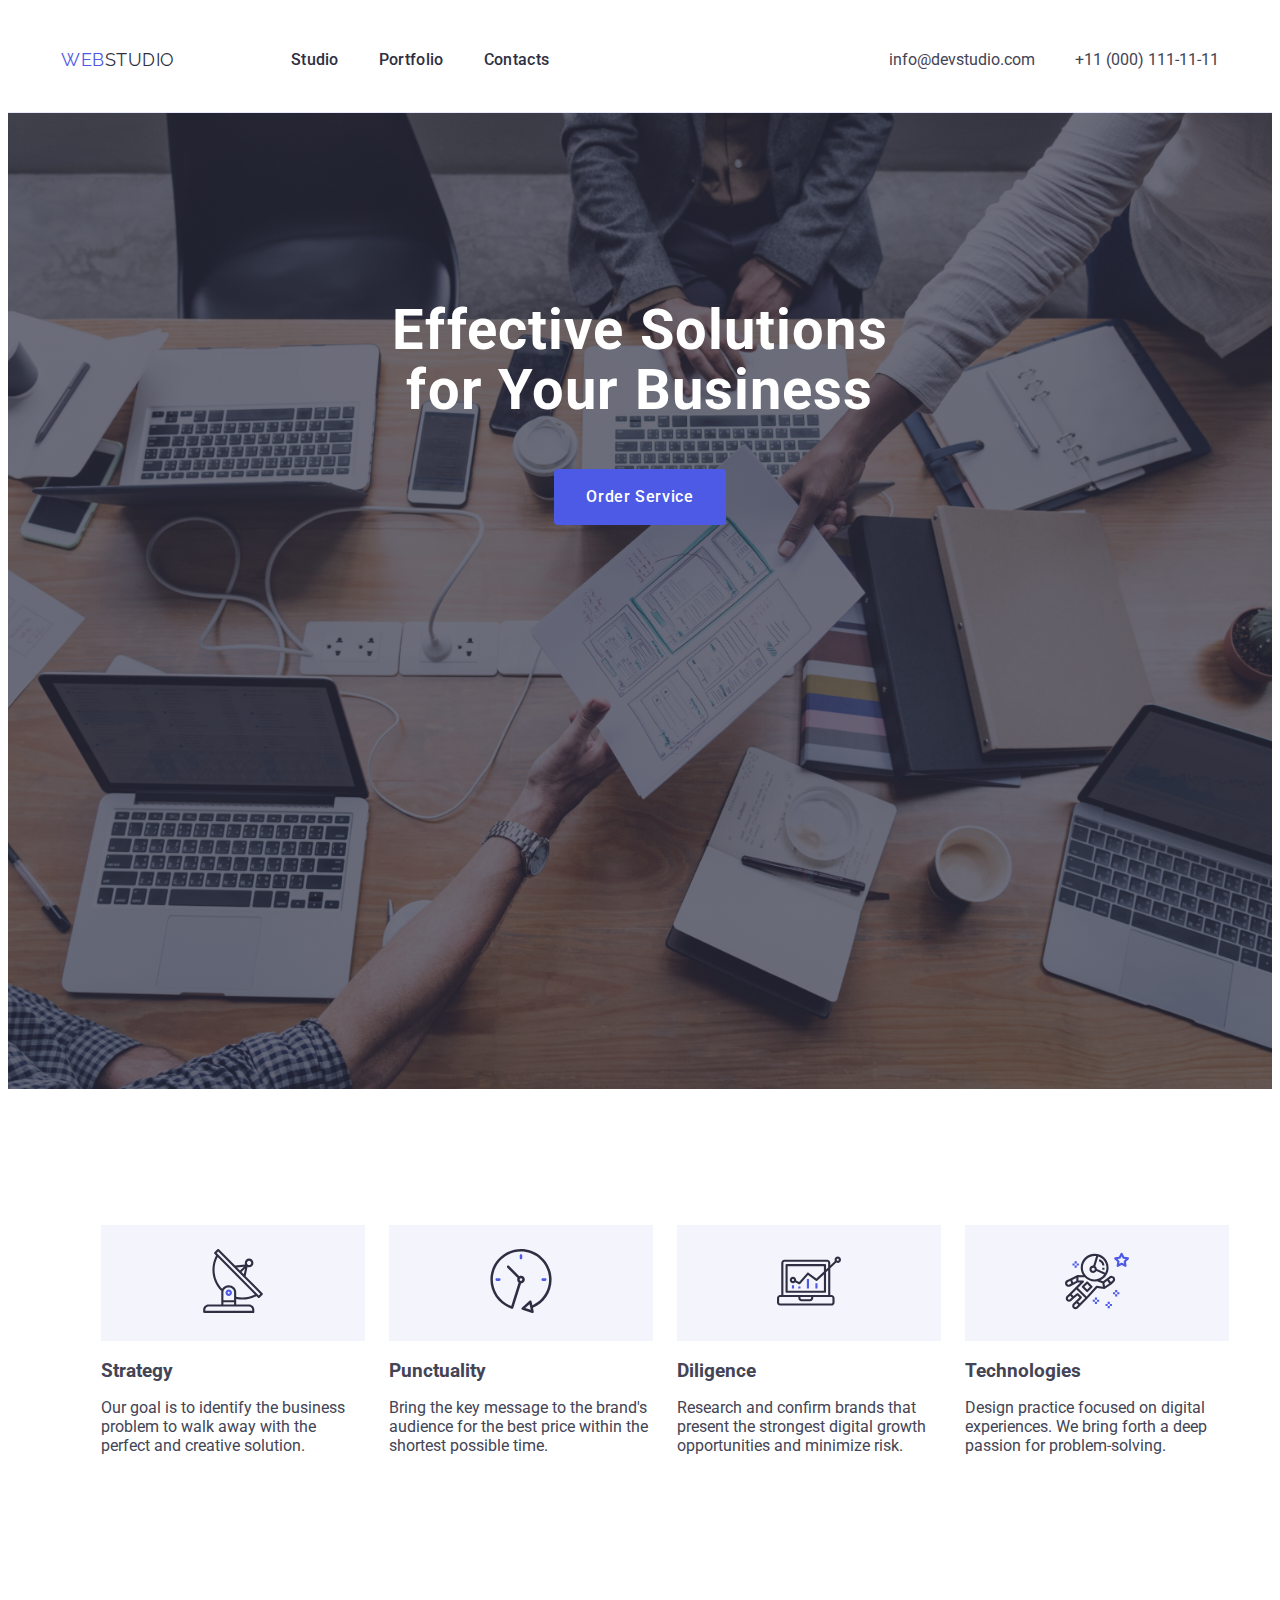
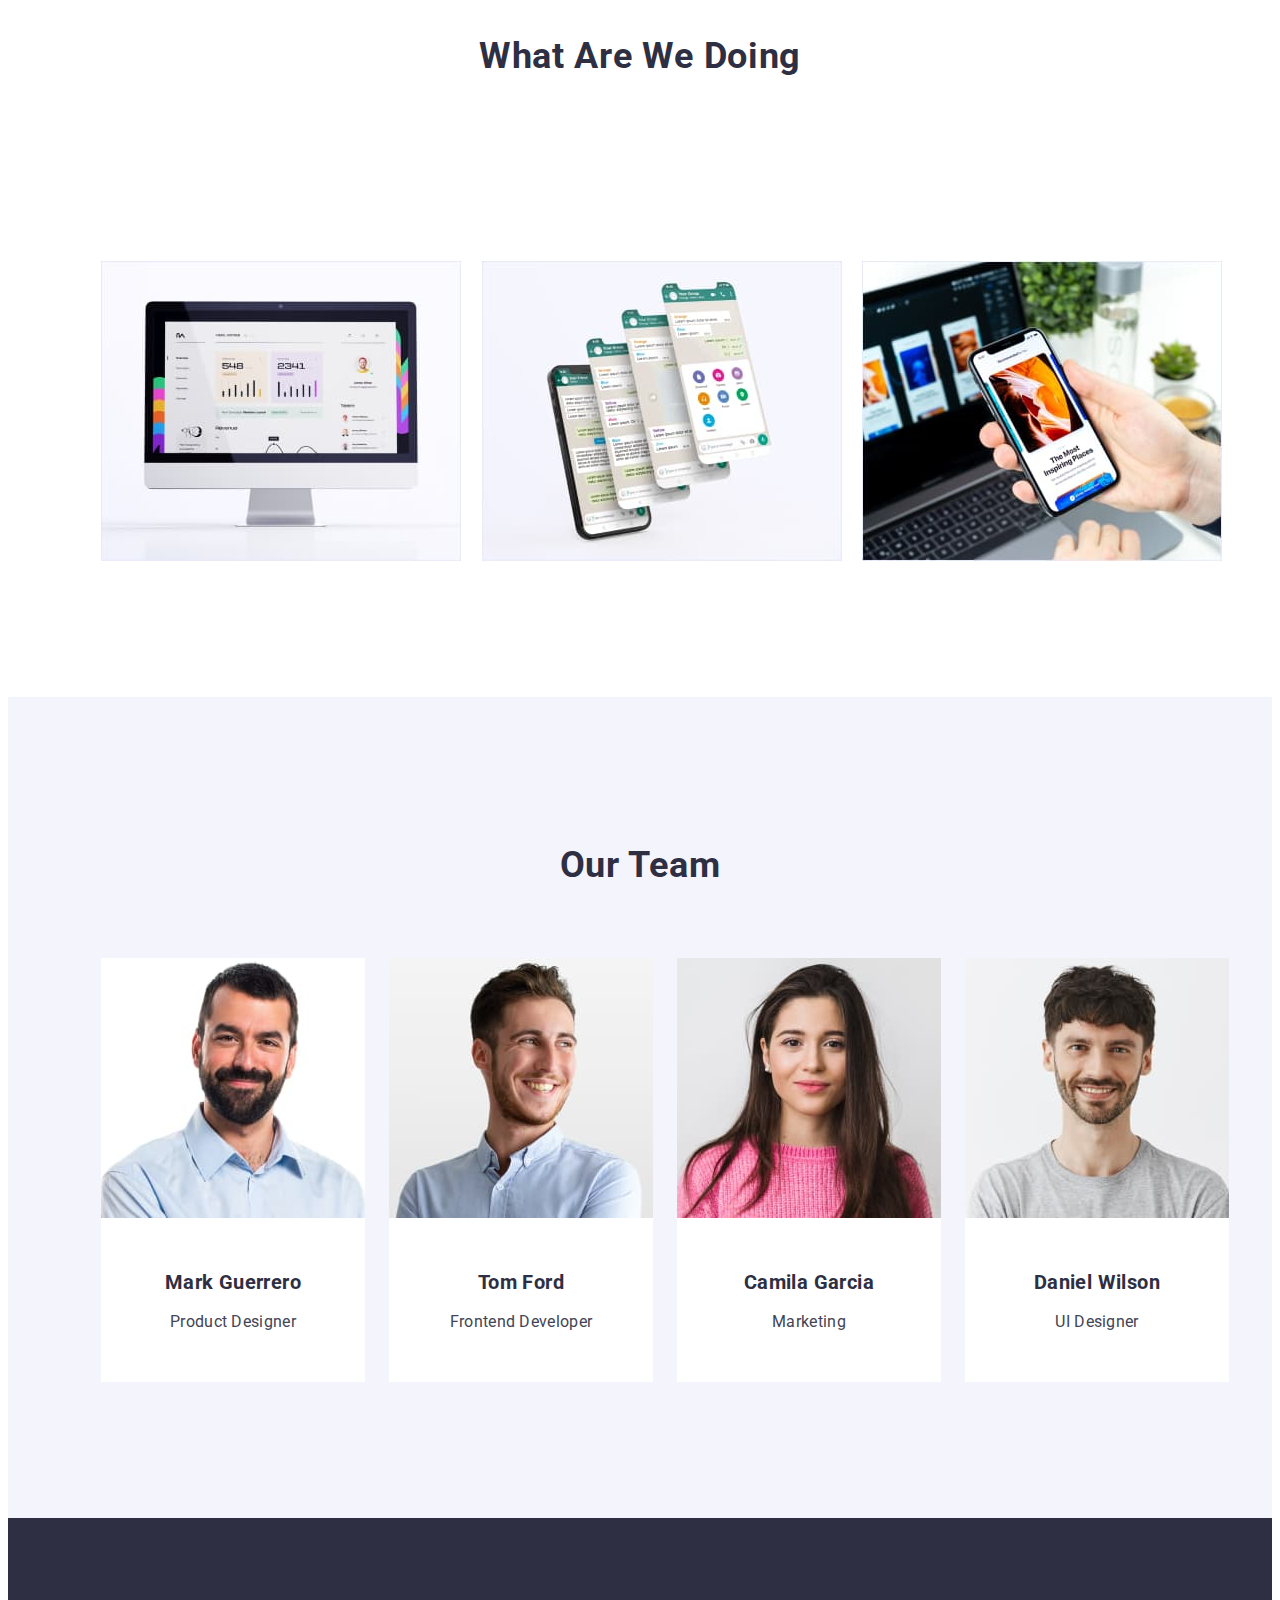
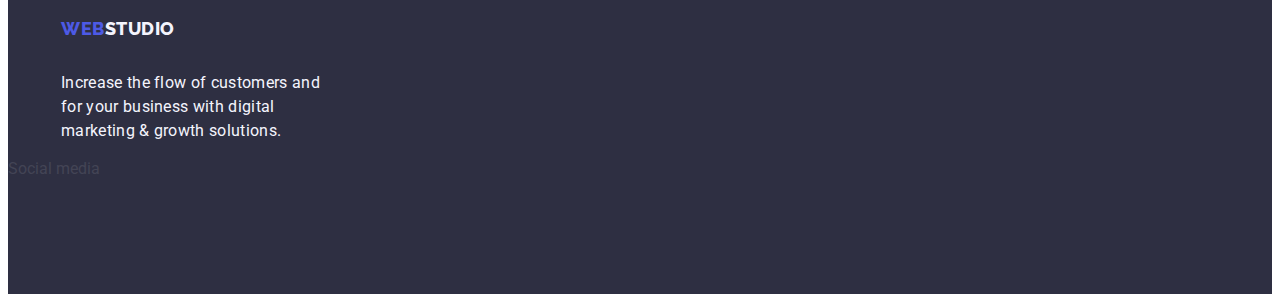
==== index.html @ 0dbaa4bb "fortepoints" ====
<!DOCTYPE html>
<html lang="en">
  <head>
    <meta charset="utf-8"/>
    <meta name="description" content="Effective Solutionsfor Your Business"/>
    
    <link rel="preconnect" href="https://fonts.googleapis.com">
    <link rel="preconnect" href="https://fonts.gstatic.com" crossorigin>
    <link href="https://fonts.googleapis.com/css2?family=Raleway:wght@700&family=Roboto:wght@400;500;700;900&display=swap" rel="stylesheet">
    <link rel="stylesheet" href="modern-normalize.min.css" />
    <link rel="stylesheet" href="./css/styles.css">
<link rel="stylesheet" href="./images/icons.svg">
  
    <title>WEBSTUDIO</title>
  </head>
  <body>
    <header class="header">
      <div class="container-nav container">
       <!--Meniul de navigare pentru alte pagini-->
       <nav class="nav-meniu">
         <a class="logo link" href="./index.html" >Web<span class="logo-span">Studio</span></a>
           <ul class="list meniu-list">
             <li><a href="./index.html" class="studio-link link">Studio</a></li>
             <li>
               <a href="./portfolio.html" class="studio-link link">Portfolio</a>
             </li>
             <li><a href="" class="studio-link link">Contacts</a></li>
           </ul>
         </nav>
         <address class="address">
          <ul class="address-list">
        <li><a class="mail link mail-link" href="mailto:info@devstudio.com">info@devstudio.com</a></li> 
        <li><a class="mail link mail-link" href="tel:+110001111111">+11 (000) 111-11-11</a></li>
      </ul>
             </address>      
           </div>
    </header>
    <main>
     
      <section class="effective-solution">
        <div class="container">
      <h1 class="effective-solution-b">Effective Solutions for Your Business</h1>
      <button class="button" type="button">Order Service</button>
    </div>

    </section>


<section class="forte-points">
<div class="container">
  <h2 class="visually-hidden">titlu</h2>
  <ul class="list-forte-points list">
   <li class="list-item"> 
    <div class="icons-color">
    <svg class="icons" width="64" height="64" viewBox="0 0 64 64">
      <use href="./images/icons.svg#icon-antenna"></use>
    </svg>
  
  </div>
    <h3 class="sii-title">Strategy</h3>
    <p class="prgf">Our goal is to identify the business problem to walk away with the perfect and creative solution.</p>
  </li>
  <li class="list-item">
    <div class="icons-color">
    <svg class="icons" width="64" height="64" viewBox="0 0 64 64">
     <use href="./images/icons.svg#icon-clock"></use>
    </svg>
  </div>
    <h3 class="sii-title">Punctuality</h3>
    <p class="prgf">Bring the key message to the brand's audience for the best price within the shortest possible time.</p>
  </li> 
  <li class="list-item">
    <div class="icons-color">
    <svg class="icons"width="64" height="64" viewBox="0 0 64 64" >
     <use href="./images/icons.svg#icon-diagram"></use>
    </svg>
  </div>
  <h3 class="sii-title">Diligence</h3>
    <p class="prgf">Research and confirm brands that present the strongest digital growth opportunities and minimize risk.</p>
  </li>  
  <li class="list-item">  
    <div class="icons-color">
    <svg class="icons" width="64" height="64" viewBox="0 0 64 64" >
  <use href="./images/icons.svg#icon-astronaut"></use>
    </svg>
  </div>
    <h3 class="sii-title">Technologies</h3>
    <p class="prgf">Design practice focused on digital experiences. We bring forth a deep passion for problem-solving.</p>
  </li> 
  </ul>
</div>
  </section>

<section class="doing">
      <!--What are we doing      -->
      <div class="container">
      <h2 class="sectioniii-title">What are we doing</h2>
      <ul class="doing-list list">
      <li class="item-doing-list">
        <img src="./images/monitor.jpg" alt="monitor" width="360"/>
    </li>
      <li class="item-doing-list">
        <img src="./images/phone.jpg" alt="phone" width="360"/>
      </li>
        <li class="item-doing-list"> 
          <img src="./images/devices.jpg" alt="devices" width="360"/>
        </li>
        </ul>
      </div>
    </section>

    <section class="section-four">
      <!--Our Team-->
      <div class="container">
      <h2 class="section-four-title">Our Team</h2>
      
      <ul class="section-four-list list">
<li class="listli">
      <img src="./images/mark.jpg" alt="Mark Guerrero" width="264"/>
      <div class="container-list">
      <h3 class="team-member-name">Mark Guerrero</h3>
      <p class="team-member-function">Product Designer</p>
    </div>
    </li>
    <li class="listli ">
      <img src="./images/TomFord.jpg" alt="Tom Ford" width="264"/>
      <div class="container-list">
      <h3 class="team-member-name">Tom Ford</h3>
      <p class="team-member-function">Frontend Developer</p>
    </div>
    </li>
    <li class="listli">
      <img src="./images/CamilaGarcia.jpg" alt="Camila Garcia" width="264"/>
      <div class="container-list">
      <h3 class="team-member-name">Camila Garcia</h3>
      <p class="team-member-function">Marketing</p>
    </div>
    </li>
      <li class="listli">
      <img src="./images/DanielWilson.jpg" alt="Daniel Wilson" width="264"/>
      <div class="container-list">
      <h3 class="team-member-name">Daniel Wilson</h3>
      <p class="team-member-function">UI Designer</p>
    </div>
    </li>
  </ul>
</div>
    </section>
  </main>
   <!--subsol--> 
   
    <footer class="footer">
      <div class="container">
     <a class="logofooter link" href="./index.html">Web<span class="spanfooter">Studio</span></a>
     <p class="p-footer">Increase the flow of customers and <br/> for your business with digital <br/>marketing & growth solutions.</p>
    </div>

    <div>
<p>
  Social media
</p>

    </div>
    </footer>
 
</body>
</html>
---- css/styles.css ----
:root{
    --brand-color: E5E5E5;
 --text-font-family: 'Roboto', sans-serif;
 --background-color-container: #e7e9fc;
 --button-background-color: #4D5AE5;
 --grey: rgba(46, 47, 66, 0.70);

}

.header{
    border-bottom: 1px solid #e7e9fc;

}
.container-nav{
    display: flex;
    justify-content: space-between;
    width: 1158px;
}
.container{
    width: 1158px;    
    margin: 0 auto;
    padding: 0 15px;
}

.logo {
    font-family: 'Raleway', sans-serif;
    font-style: normal;
    font-weight: 800px;
    font-size: 18px;
    line-height: 1.17em;
    letter-spacing: 0.03em;
    text-transform: uppercase;
    text-decoration: none;
    color: #4d5ae5;
    margin-right: 76px;
}

.link{
    text-decoration: none;
}

.logo-span{
    color: #2e2f42;
}

.logofooter{
    display: inline-block;
    font-family: 'Raleway', sans-serif;
    font-weight: 800;
    font-size: 18px;
    line-height: 1.17;
    letter-spacing: 0.03em;
    text-transform: uppercase;
    color: #4d5ae5;
    margin-right: 76px;

}

.logofooter{
    display: inline-block;
    margin-bottom: 16px;

}
.item{
    width: calc((100% - 48px) / 3);
   }

.list{
    list-style: none;
}

.studio-link {
    font-weight: 500;
    font-size: 16px;
    line-height: 1.5;
    letter-spacing: 0.02em;
    color: #2e2f42;
    padding: 24px 0;
}
.studio-link:hover {
    color: #404bbf; 
}

.studio-link:focus {
    color: #404bbf; 
}


.nav-meniu{
    display: flex;
    align-items: center;

}

.meniu-list {
    display: flex;
    gap: 40px;
    align-items: center;
}

.address{
    font-style: normal;
    gap: 40px;
}

.address-list {
    display: flex;
    gap: 40px;
    list-style-type: none;
}

.mail-link{
    padding: 24px 0;
  display: inline-block;
}
.mail{
    line-height: 1.5em;
    font-size: 16px;
    font-weight: 500px;
   color: #434455;

}


.mail:hover {
    color: #404bbf;
}
.mail:focus {
    color: #404bbf;
}


.meniu { list-style: none;
}


.effective-solution{
   background: linear-gradient(
    var(--grey, rgba(46, 47, 66, 0.70)), 
    var(--grey, rgba(46, 47, 66, 0.70))), 
    url("../images/effectivesolutionforyourbusiness.jpg");
background-repeat: no-repeat;
background-position: 50% 50%;
background-size: cover;
background-attachment: scroll;
padding: 188px 0;
text-align: center;
height: 600px;
flex-shrink: 0;
margin: 0 auto;
}

.effective-solution-b{
    font-size: 56px;
    line-height: 1.07;
    letter-spacing: 0.02em;
    color: #ffffff;
    max-width: 496px;
    margin: 0 auto;
    margin-bottom: 48px;

}
.team-member-function {
    font-size: 16px;
    line-height: 1.5em;
    color: #434455;
    letter-spacing: 0.02em;
    text-align: center;
  }

.list-item {
    flex-basis: calc((100% - 3 * 24px) / 4)
}

.icons{
    margin: 24px 100px;
    border-radius: 4px;
    background-color: #F4F4FD;
}

.icons-color {
    background-color: #F4F4FD;   
}
.sectioniii-title{
    font-size: 36px;
    line-height: 1.11;
    text-align: center;
    letter-spacing: 0.02em;
    text-transform: capitalize;
    color: #2e2f42;
    margin-bottom: 72px;
}

.section-four{
    background-color: #F4F4FD;
    padding: 120px 0;
}
.section-four-title{    
    font-size: 36px;
    line-height: 1.11em;
    text-align: center;
    letter-spacing: 0.02em;
    text-transform: capitalize;
    color: #2e2f42;
    margin-bottom: 72px;

}

.section-four-list{
    display: flex;
    gap: 24px;
}

.listli{
    width: calc((100% - 72px) / 4);
    width: 100%;
    border-radius: 0px 0px 4px 4px;
}

.container-list {
    padding: 32px 0;
    background-color: #ffffff;

}




.filter{
    display: flex;
    justify-content: center;
    gap: 24px;
    margin-bottom: 72px;
}

.filter:hover {
    color: #404BBF;
}
body{
    font-family: var(--text-font-family);
    color: #434455; 
    background-color: #FFFFFFFF;
}
    .button {
    cursor: pointer;
    background-color: var(--button-background-color,#4D5AE5) ;
    font-family: "Roboto", sans-serif;
    font-weight: 500;
    font-size: 16px;
    line-height: 1.5em;
    letter-spacing: 0.04em;
    color: #ffffff;
    display: block;
    min-width: 169px;
    height: 56px;
    padding: 16px 32px;
    border: none;
    border-radius: 4px;
    margin: auto;
}

.button:hover {
    background-color: #404bbf;

}

.button:focus {
    background-color: #404bbf 
}

.team-member-name {
    letter-spacing: 0.02em;
    font-weight: 500px;
    font-size: 20px;
    line-height: 1.2em;
    color: #2e2f42;
    margin-bottom: 8px;
    text-align: center;
    margin-bottom: 8px;
  }

.button-filter {cursor: pointer;
    background-color: #F4F4FD;
    font-family: "Roboto", sans-serif;
    font-weight: 500;
    font-size: 16px;
    line-height: 1.5;
    letter-spacing: 0.04em;
    color: #4d5ae5;
    padding: 12px 24px;
    border: 1px solid var(--background-color-container, #e7e9fc);
    border-radius: 4px;
}
.button-filter:hover {
    color: #FFFFFFFF;
    background-color: #404BBF;
    border: 1px solid transparent;
}

.button-filter:focus {
    color: #FFFFFFFF;
    background-color: #404BBF;
    border: 1px solid transparent;
}


.portfolio-list{
    font-weight: 500px;
    font-size: 20px;
    line-height: 1.2em;
    letter-spacing: 0.02em;
    margin-bottom: 8px;
    color: #2e2f42;
}

.portfolio-text {
    color: #434455;
}

.card-content {
padding: 32px 16px;
border: 1px solid #e7e9fc;
border-top: none;


}

.footer .spanfooter{
    color: #F4F4FD;
}
.footer{
    background-color: #2e2f42;
    padding: 100px 0;
}

.p-footer{
    line-height: 1.5;
    color: #F4F4FD;
    letter-spacing: 0.02em;
}


.section{
    padding-top: 94px; 
    padding-bottom: 94px; 
}

.portfolio-section{
    padding: 96px 0 120px 0;

}
.visually-hidden {
    position: absolute;
    width: 1px;
    height: 1px;
    margin: -1px;
    border: 0;
    padding: 0;
  
    white-space: nowrap;
    clip-path: inset(100%);
    clip: rect(0 0 0 0);
    overflow: hidden;
}

.portfolio-ul{
    display: flex;
    flex-wrap: wrap;
    justify-content: center;
    flex-direction: row;
    align-items: flex-start;
    row-gap: 48px;
    column-gap: 24px;
    flex-shrink: 0;
    padding-bottom: 120px;
}


.forte-points {
 padding: 120px 0;
 
}

.list-forte-points {
    display: flex;
gap: 24px;

}

.doing {
    padding-bottom: 120px;
}

.doing-list{
    display: flex;
    gap: 24px;
}

.sii-title{
    margin-bottom: 8px;
}

.item-doing-list{
    padding-top: 112px;
    padding-bottom: 0;
    width: calc((100% - 48px) / 3);
}

img {
    display: block;
}
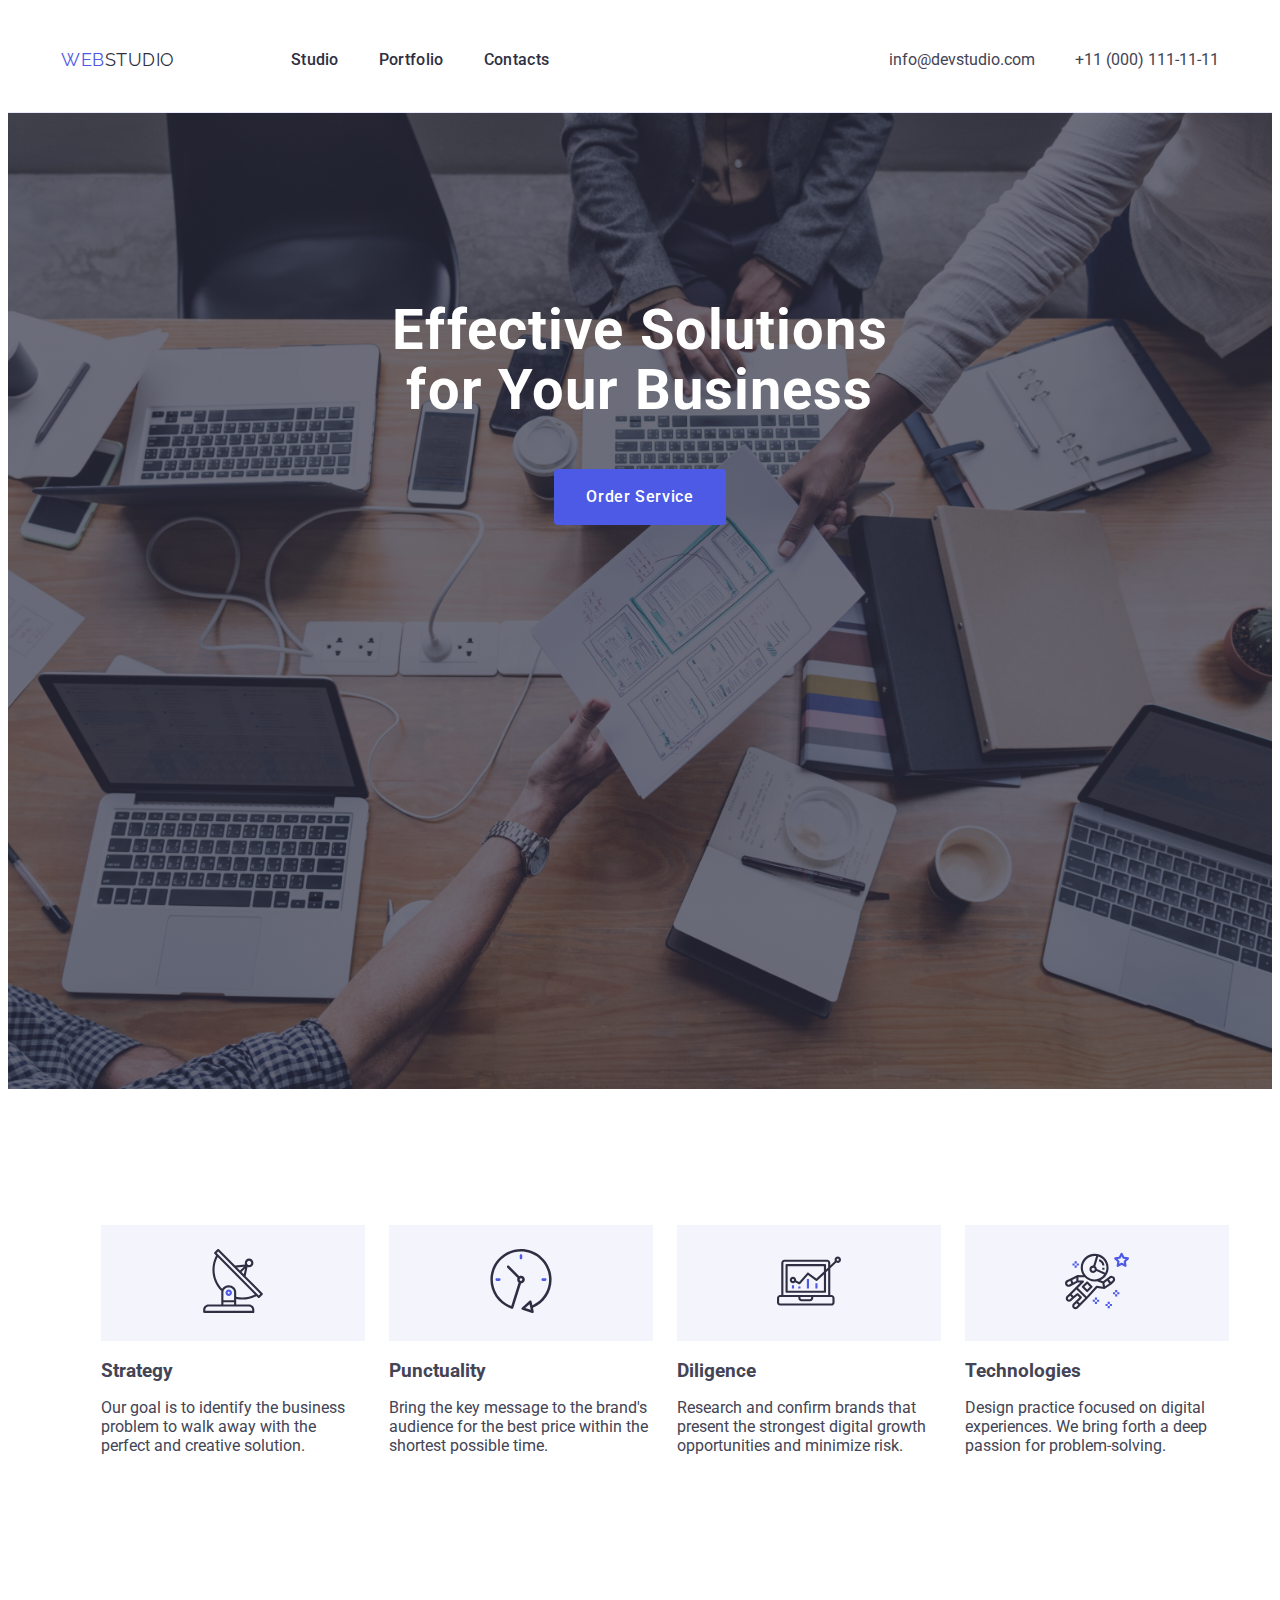
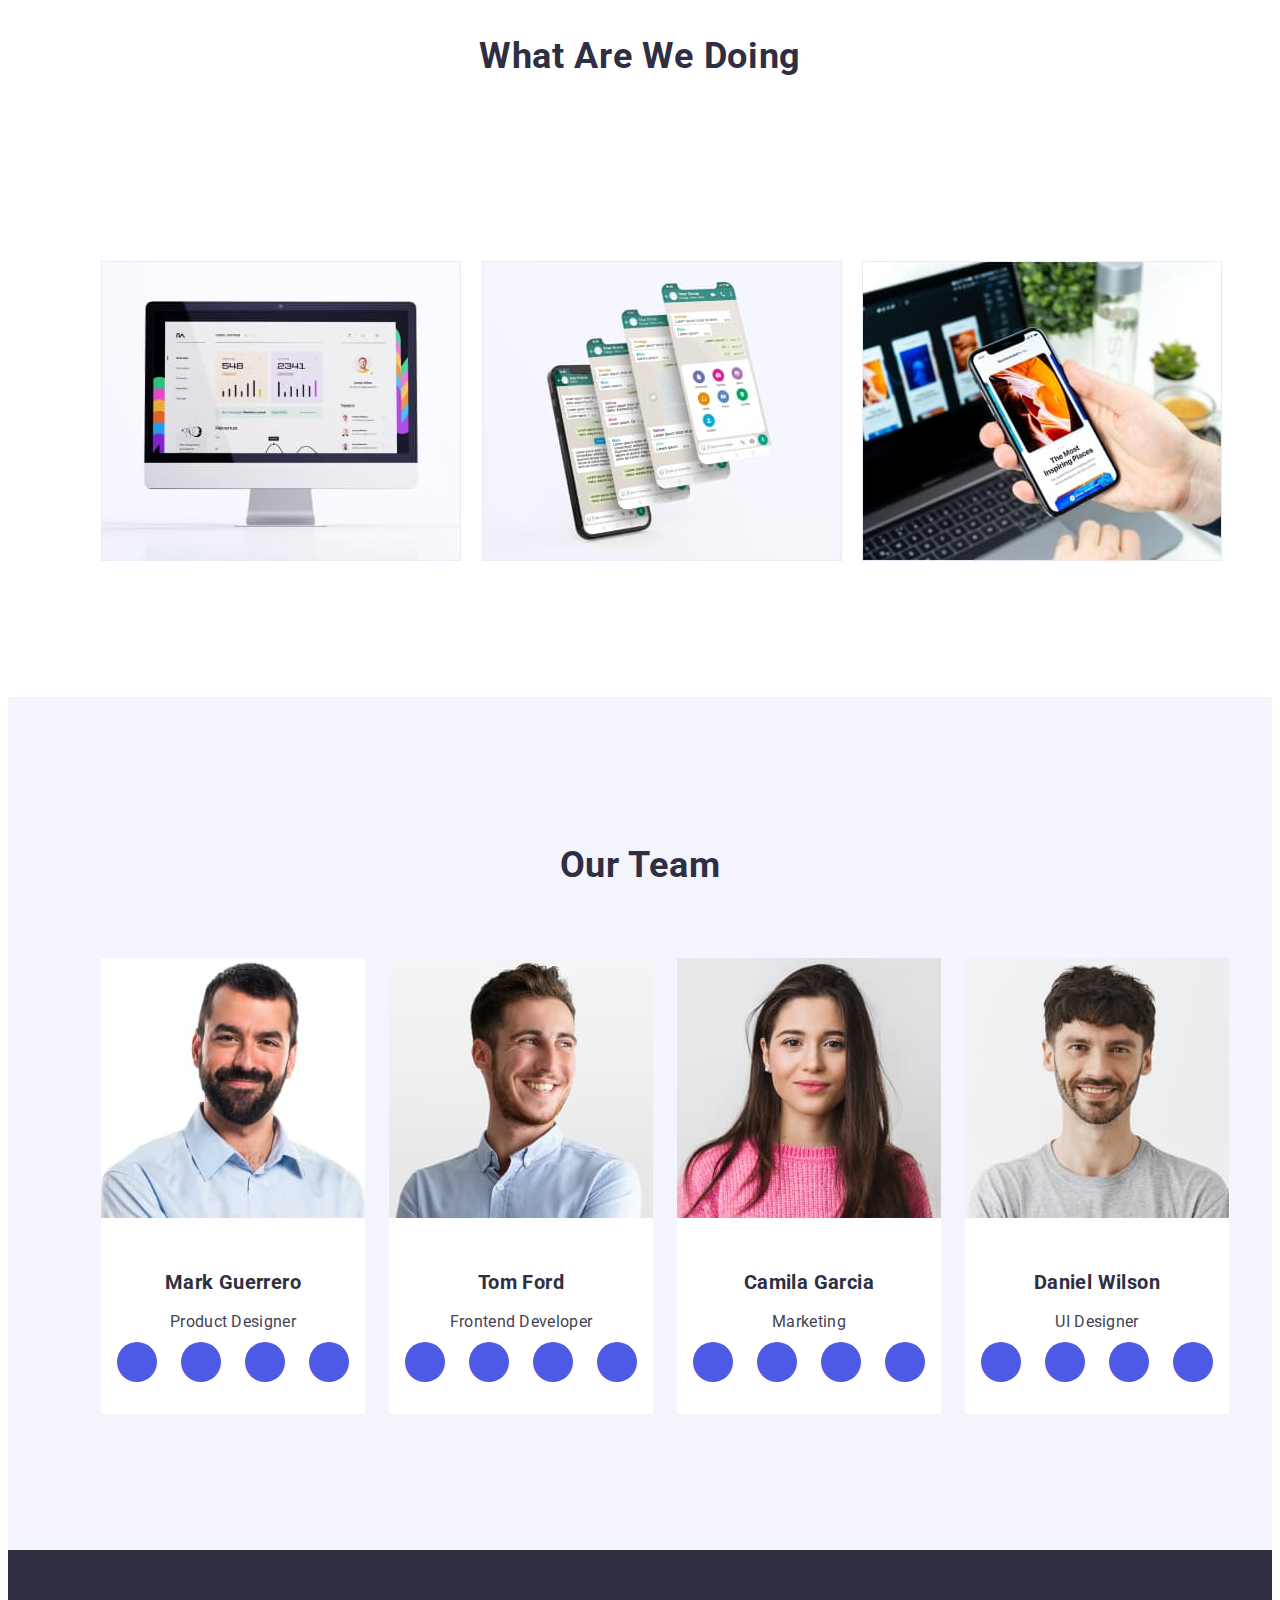
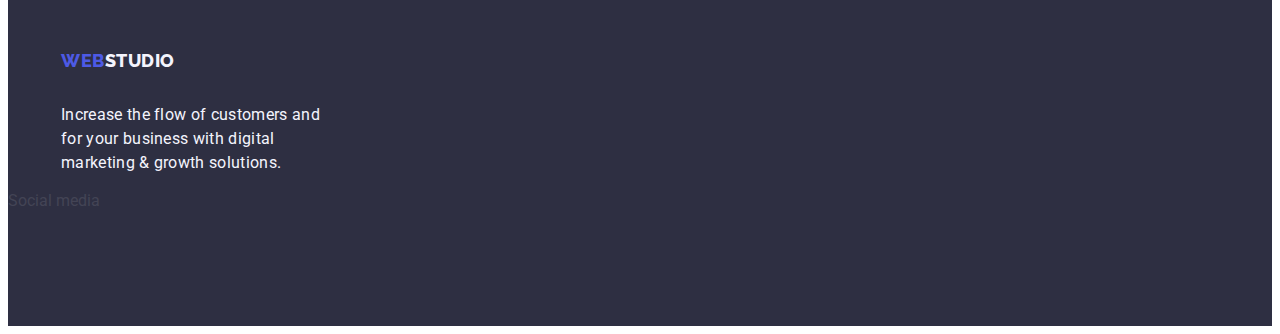
==== commit c051d063: "ourteam" ====
--- a/index.html
+++ b/index.html
@@ -71,7 +71,7 @@
   </li> 
   <li class="list-item">
     <div class="icons-color">
-    <svg class="icons"width="64" height="64" viewBox="0 0 64 64" >
+    <svg class="icons" width="64" height="64" viewBox="0 0 64 64" >
      <use href="./images/icons.svg#icon-diagram"></use>
     </svg>
   </div>
@@ -120,13 +120,76 @@
       <div class="container-list">
       <h3 class="team-member-name">Mark Guerrero</h3>
       <p class="team-member-function">Product Designer</p>
-    </div>
+  <ul class="socialmediasvg list">
+    <li class="socialmediaiconsli">
+        <a href="" class="socialmedialink">
+<svg class="iconssocialmedia" width="16" height="16" viewBox="0 0 16 16">
+  <use href="./images/icons.svg#icon-instagram"> </use>
+</svg>
+        </a>
+      </li>
+      <li class="socialmediaiconsli">
+        <a href="" class="socialmedialink">
+<svg class="iconssocialmedia" width="16" height="16" viewBox="0 0 16 16">
+  <use href="./images/icons.svg#icon-twitter"> </use>
+</svg>
+        </a>
+      </li>
+      <li class="socialmediaiconsli">
+        <a href="" class="socialmedialink">
+<svg class="iconssocialmedia" width="16" height="16" viewBox="0 0 16 16">
+  <use href="./images/icons.svg#icon-facebook"> </use>
+</svg>
+        </a>
+      </li>
+      <li class="socialmediaiconsli">
+        <a href="" class="socialmedialink">
+<svg class="iconssocialmedia" width="16" height="16" viewBox="0 0 16 16">
+  <use href="./images/icons.svg#icon-linkedin"> </use>
+</svg>
+        </a>
+      </li>
+      </ul>
+    
+    
+    </div>
+    
     </li>
     <li class="listli ">
       <img src="./images/TomFord.jpg" alt="Tom Ford" width="264"/>
       <div class="container-list">
       <h3 class="team-member-name">Tom Ford</h3>
       <p class="team-member-function">Frontend Developer</p>
+      <ul class="socialmediasvg list">
+        <li class="socialmediaiconsli">
+            <a href="" class="socialmedialink">
+    <svg class="iconssocialmedia" width="16" height="16" viewBox="0 0 16 16">
+      <use href="./images/icons.svg#icon-instagram"> </use>
+    </svg>
+            </a>
+          </li>
+          <li class="socialmediaiconsli">
+            <a href="" class="socialmedialink">
+    <svg class="iconssocialmedia" width="16" height="16" viewBox="0 0 16 16">
+      <use href="./images/icons.svg#icon-twitter"> </use>
+    </svg>
+            </a>
+          </li>
+          <li class="socialmediaiconsli">
+            <a href="" class="socialmedialink">
+    <svg class="iconssocialmedia" width="16" height="16" viewBox="0 0 16 16">
+      <use href="./images/icons.svg#icon-facebook"> </use>
+    </svg>
+            </a>
+          </li>
+          <li class="socialmediaiconsli">
+            <a href="" class="socialmedialink">
+    <svg class="iconssocialmedia" width="16" height="16" viewBox="0 0 16 16">
+      <use href="./images/icons.svg#icon-linkedin"> </use>
+    </svg>
+            </a>
+          </li>
+          </ul>
     </div>
     </li>
     <li class="listli">
@@ -134,6 +197,36 @@
       <div class="container-list">
       <h3 class="team-member-name">Camila Garcia</h3>
       <p class="team-member-function">Marketing</p>
+      <ul class="socialmediasvg list">
+        <li class="socialmediaiconsli">
+            <a href="" class="socialmedialink">
+    <svg class="iconssocialmedia" width="16" height="16" viewBox="0 0 16 16">
+      <use href="./images/icons.svg#icon-instagram"> </use>
+    </svg>
+            </a>
+          </li>
+          <li class="socialmediaiconsli">
+            <a href="" class="socialmedialink">
+    <svg class="iconssocialmedia" width="16" height="16" viewBox="0 0 16 16">
+      <use href="./images/icons.svg#icon-twitter"> </use>
+    </svg>
+            </a>
+          </li>
+          <li class="socialmediaiconsli">
+            <a href="" class="socialmedialink">
+    <svg class="iconssocialmedia" width="16" height="16" viewBox="0 0 16 16">
+      <use href="./images/icons.svg#icon-facebook"> </use>
+    </svg>
+            </a>
+          </li>
+          <li class="socialmediaiconsli">
+            <a href="" class="socialmedialink">
+    <svg class="iconssocialmedia" width="16" height="16" viewBox="0 0 16 16">
+      <use href="./images/icons.svg#icon-linkedin"> </use>
+    </svg>
+            </a>
+          </li>
+          </ul>
     </div>
     </li>
       <li class="listli">
@@ -141,6 +234,36 @@
       <div class="container-list">
       <h3 class="team-member-name">Daniel Wilson</h3>
       <p class="team-member-function">UI Designer</p>
+      <ul class="socialmediasvg list">
+        <li class="socialmediaiconsli">
+            <a href="" class="socialmedialink">
+    <svg class="iconssocialmedia" width="16" height="16" viewBox="0 0 16 16">
+      <use href="./images/icons.svg#icon-instagram"> </use>
+    </svg>
+            </a>
+          </li>
+          <li class="socialmediaiconsli">
+            <a href="" class="socialmedialink">
+    <svg class="iconssocialmedia" width="16" height="16" viewBox="0 0 16 16">
+      <use href="./images/icons.svg#icon-twitter"> </use>
+    </svg>
+            </a>
+          </li>
+          <li class="socialmediaiconsli">
+            <a href="" class="socialmedialink">
+    <svg class="iconssocialmedia" width="16" height="16" viewBox="0 0 16 16">
+      <use href="./images/icons.svg#icon-facebook"> </use>
+    </svg>
+            </a>
+          </li>
+          <li class="socialmediaiconsli">
+            <a href="" class="socialmedialink">
+    <svg class="iconssocialmedia" width="16" height="16" viewBox="0 0 16 16">
+      <use href="./images/icons.svg#icon-linkedin"> </use>
+    </svg>
+            </a>
+          </li>
+          </ul>
     </div>
     </li>
   </ul>
--- a/css/styles.css
+++ b/css/styles.css
@@ -167,10 +167,40 @@
     color: #434455;
     letter-spacing: 0.02em;
     text-align: center;
+    margin-bottom: 8px;
   }
+
 
 .list-item {
     flex-basis: calc((100% - 3 * 24px) / 4)
+}
+
+.socialmediasvg {
+    display: flex;
+  justify-content: center;
+  gap: 24px;
+  padding-left: 0;
+}
+
+.socialmediaiconsli {
+    width: 40px;
+height: 40px;
+}
+.socialmedialink {
+    width: 100%;
+  height: 100%;
+  background-color: #4d5ae5;
+  border-radius: 50%;
+  display: flex;
+  align-items: center;
+  justify-content: center;
+}
+.socialmedialink:hover,
+.socialmedialink:focus {
+  background-color: #404bbf;
+}
+.iconssocialmedia {
+    fill: #f4f4fd;
 }
 
 .icons{
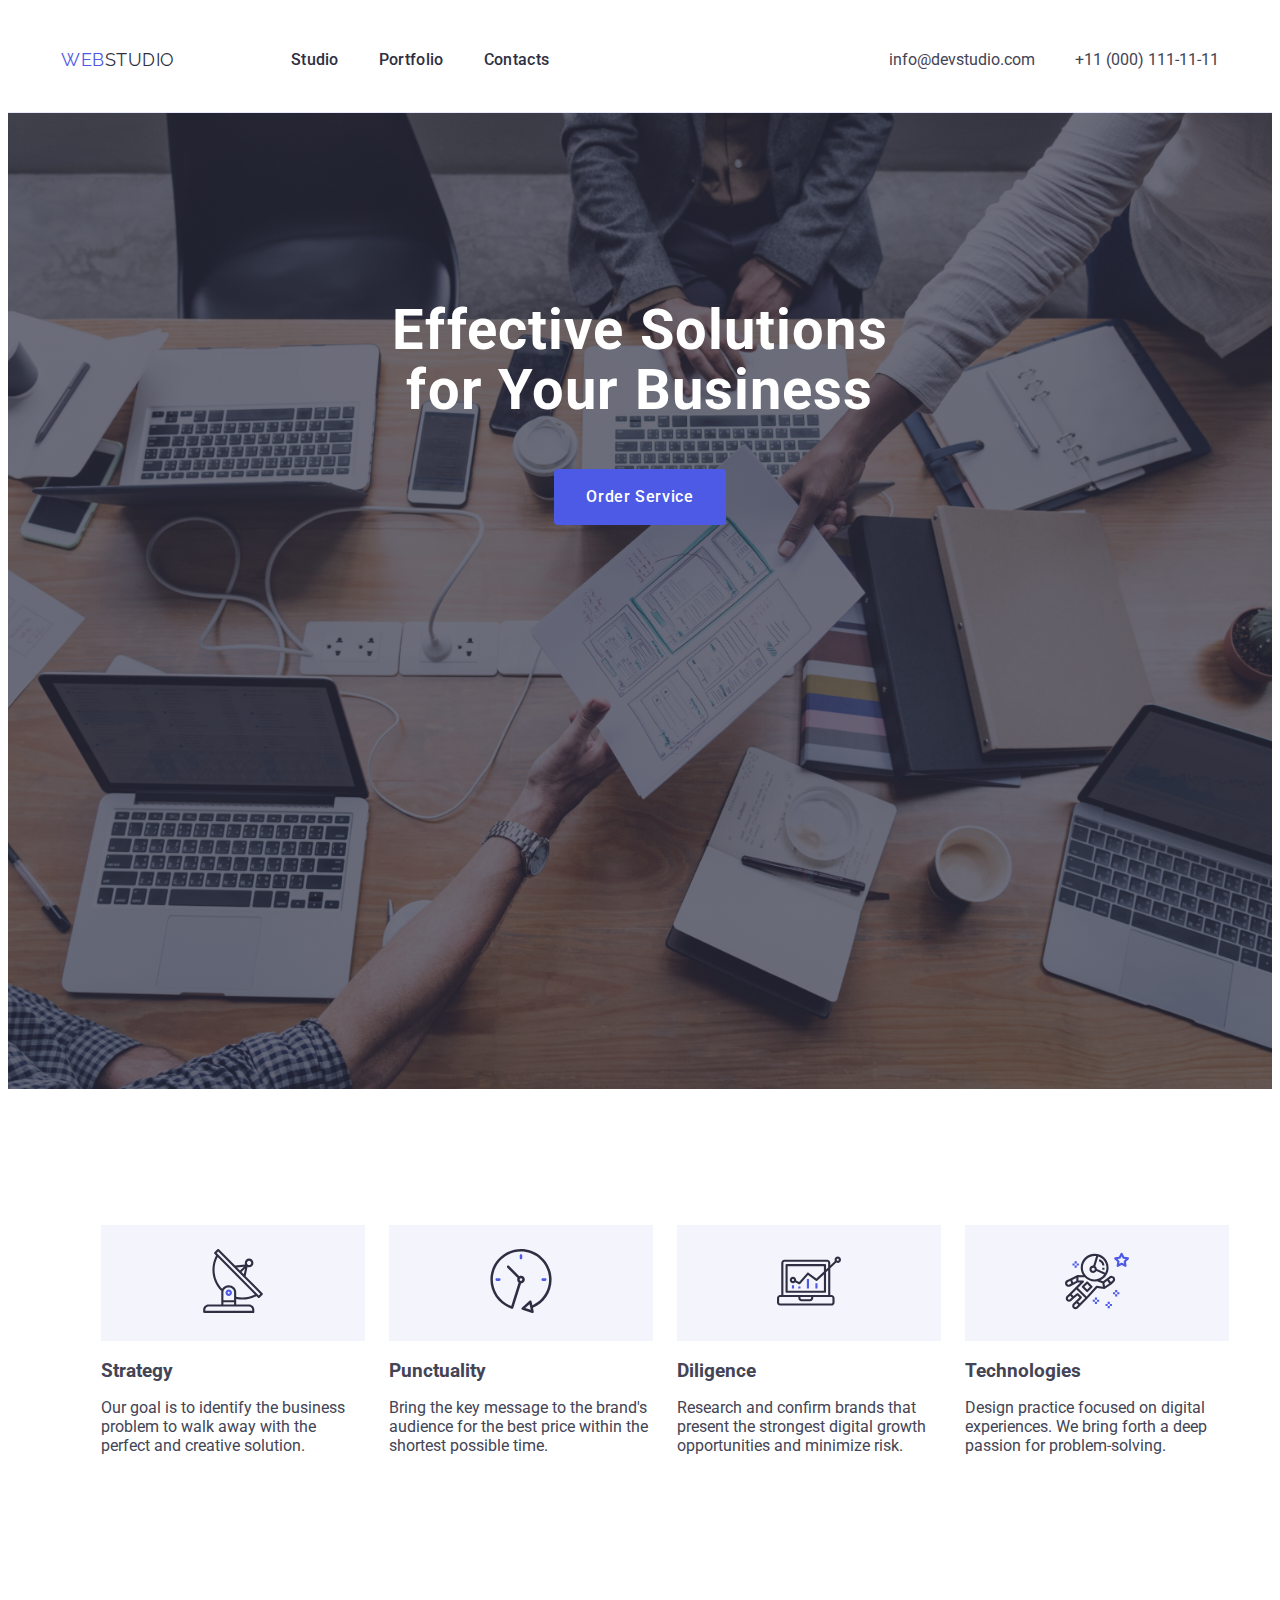
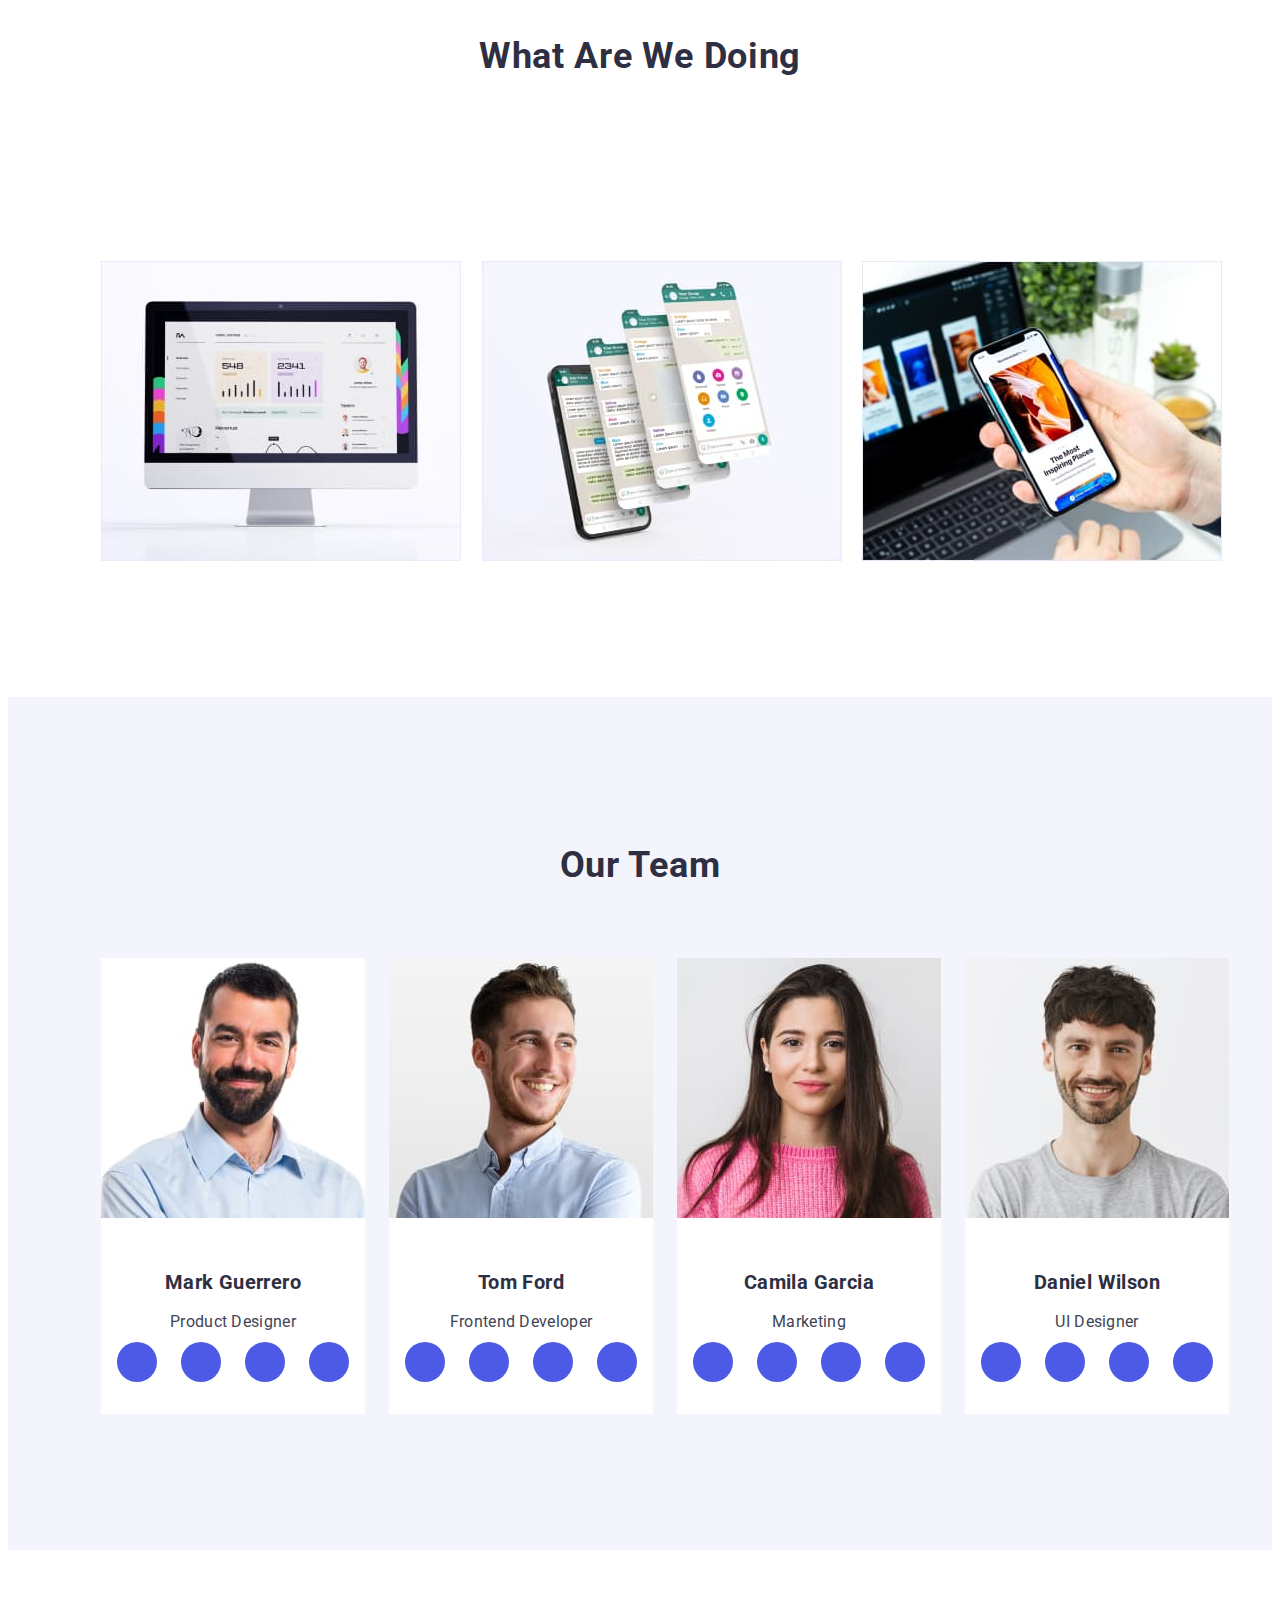
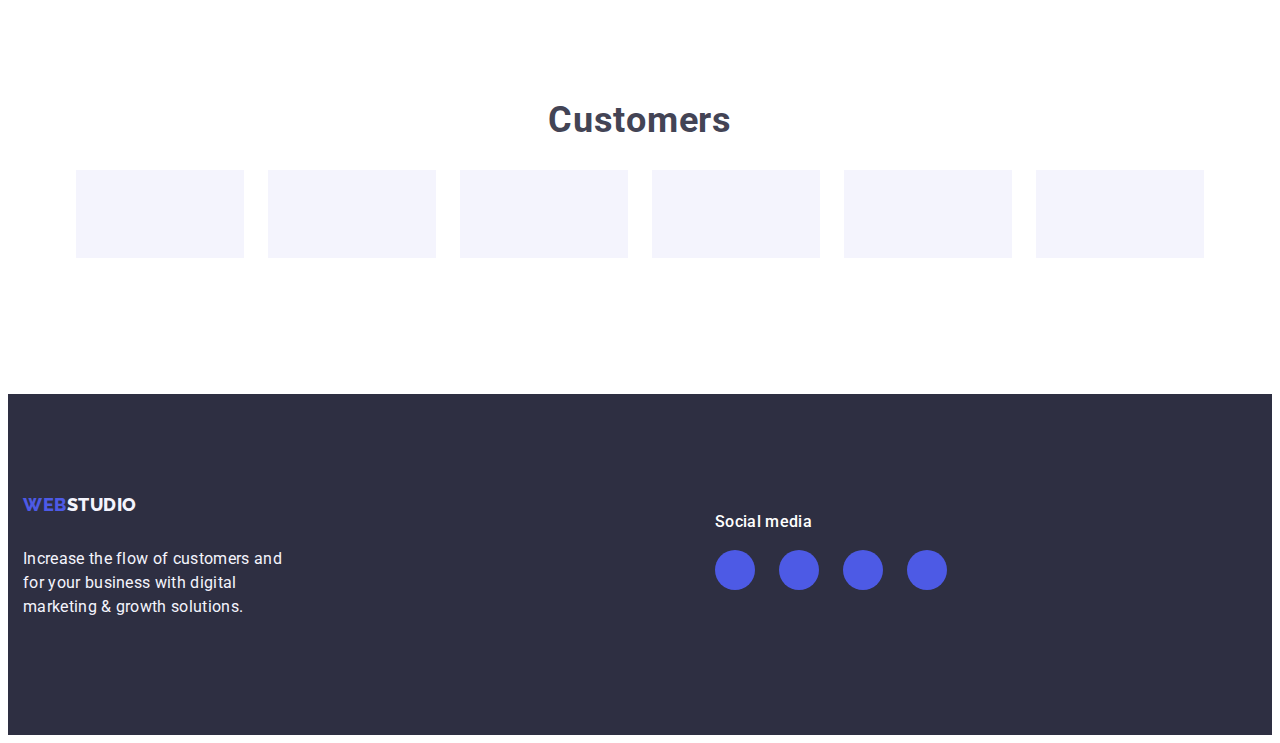
==== commit 45721ef9: "index" ====
--- a/index.html
+++ b/index.html
@@ -150,10 +150,7 @@
         </a>
       </li>
       </ul>
-    
-    
-    </div>
-    
+    </div>
     </li>
     <li class="listli ">
       <img src="./images/TomFord.jpg" alt="Tom Ford" width="264"/>
@@ -268,6 +265,53 @@
     </li>
   </ul>
 </div>
+    </section>
+    <section class="customers">
+      <h2 class="customers-title">Customers</h2>
+<ul class="socialmediasvg list">
+  <li class="customerslisticons">
+    <a href="" class="cusomersicons">
+      <svg class="iconscustomers">
+        <use href="./images/icons.svg#iicon-clientone"></use>
+      </svg>
+    </a>
+  </li>
+  <li class="customerslisticons">
+    <a href="" class="cusomersicons">
+      <svg class="iconscustomers">
+        <use href="./images/icons.svg#iicon-clientthree"></use>
+      </svg>
+    </a>
+  </li>
+  <li class="customerslisticons">
+    <a href="" class="cusomersicons">
+      <svg class="iconscustomers">
+        <use href="./images/icons.svg#iicon-clientfour"></use>
+      </svg>
+    </a>
+  </li>
+  <li class="customerslisticons">
+    <a href="" class="cusomersicons">
+      <svg class="iconscustomers">
+        <use href="./images/icons.svg#iicon-clients"></use>
+      </svg>
+    </a>
+  </li>
+  <li class="customerslisticons">
+    <a href="" class="cusomersicons">
+      <svg class="iconscustomers">
+        <use href="./images/icons.svg#iicon-clientfive"></use>
+      </svg>
+    </a>
+  </li>
+  <li class="customerslisticons">
+    <a href="" class="cusomersicons">
+      <svg class="iconscustomers">
+        <use href="./images/icons.svg#iicon-clientsix"></use>
+      </svg>
+    </a>
+  </li>
+</ul>
     </section>
   </main>
    <!--subsol--> 
@@ -276,12 +320,42 @@
       <div class="container">
      <a class="logofooter link" href="./index.html">Web<span class="spanfooter">Studio</span></a>
      <p class="p-footer">Increase the flow of customers and <br/> for your business with digital <br/>marketing & growth solutions.</p>
-    </div>
-
-    <div>
-<p>
+</div>
+<div class="container">
+
+     <p class="logofootericons">
   Social media
 </p>
+<ul class="socialmediasvgfooter list">
+        <li class="socialmediaiconsli">
+            <a href="" class="socialmedialink">
+    <svg class="iconssocialmedia" width="16" height="16" viewBox="0 0 16 16">
+      <use href="./images/icons.svg#icon-instagram"> </use>
+    </svg>
+            </a>
+          </li>
+          <li class="socialmediaiconsli">
+            <a href="" class="socialmedialink">
+    <svg class="iconssocialmedia" width="16" height="16" viewBox="0 0 16 16">
+      <use href="./images/icons.svg#icon-twitter"> </use>
+    </svg>
+            </a>
+          </li>
+          <li class="socialmediaiconsli">
+            <a href="" class="socialmedialink">
+    <svg class="iconssocialmedia" width="16" height="16" viewBox="0 0 16 16">
+      <use href="./images/icons.svg#icon-facebook"> </use>
+    </svg>
+            </a>
+          </li>
+          <li class="socialmediaiconsli">
+            <a href="" class="socialmedialink">
+    <svg class="iconssocialmedia" width="16" height="16" viewBox="0 0 16 16">
+      <use href="./images/icons.svg#icon-linkedin"> </use>
+    </svg>
+            </a>
+          </li>
+          </ul>
 
     </div>
     </footer>
--- a/css/styles.css
+++ b/css/styles.css
@@ -362,6 +362,8 @@
 .footer{
     background-color: #2e2f42;
     padding: 100px 0;
+    display: flex;
+    gap: 120px;
 }
 
 .p-footer{
@@ -439,4 +441,60 @@
 
 img {
     display: block;
-}+}
+
+.customers {
+    padding: 120px 0;
+}
+
+.customers-title {
+    font-size: 36px;
+font-style: normal;
+font-weight: 700;
+line-height: 40px; /* 111.111% */
+letter-spacing: 0.72px;
+text-transform: capitalize;
+text-align: center;
+
+}
+
+.customerslisticons{
+    width: 168px;
+height: 88px;
+
+}
+
+
+.cusomersicons{
+width: 100%;
+  height: 100%;
+  background-color: #F4F4FD;
+  display: flex;
+  align-items: center;
+  justify-content: center;
+}
+.iconscustomers:hover {
+  background-color: #404bbf;
+}
+
+.iconscustomers {
+    fill: #f4f4fd;
+}
+
+
+.socialmediasvgfooter {
+    display: flex;
+  gap: 24px;
+  padding-left: 0;
+}
+
+.logofootericons {
+    font-family: Roboto;
+font-size: 16px;
+font-style: normal;
+font-weight: 500;
+line-height: 24px; /* 150% */
+letter-spacing: 0.32px;
+color: #FFFFFF;
+}
+
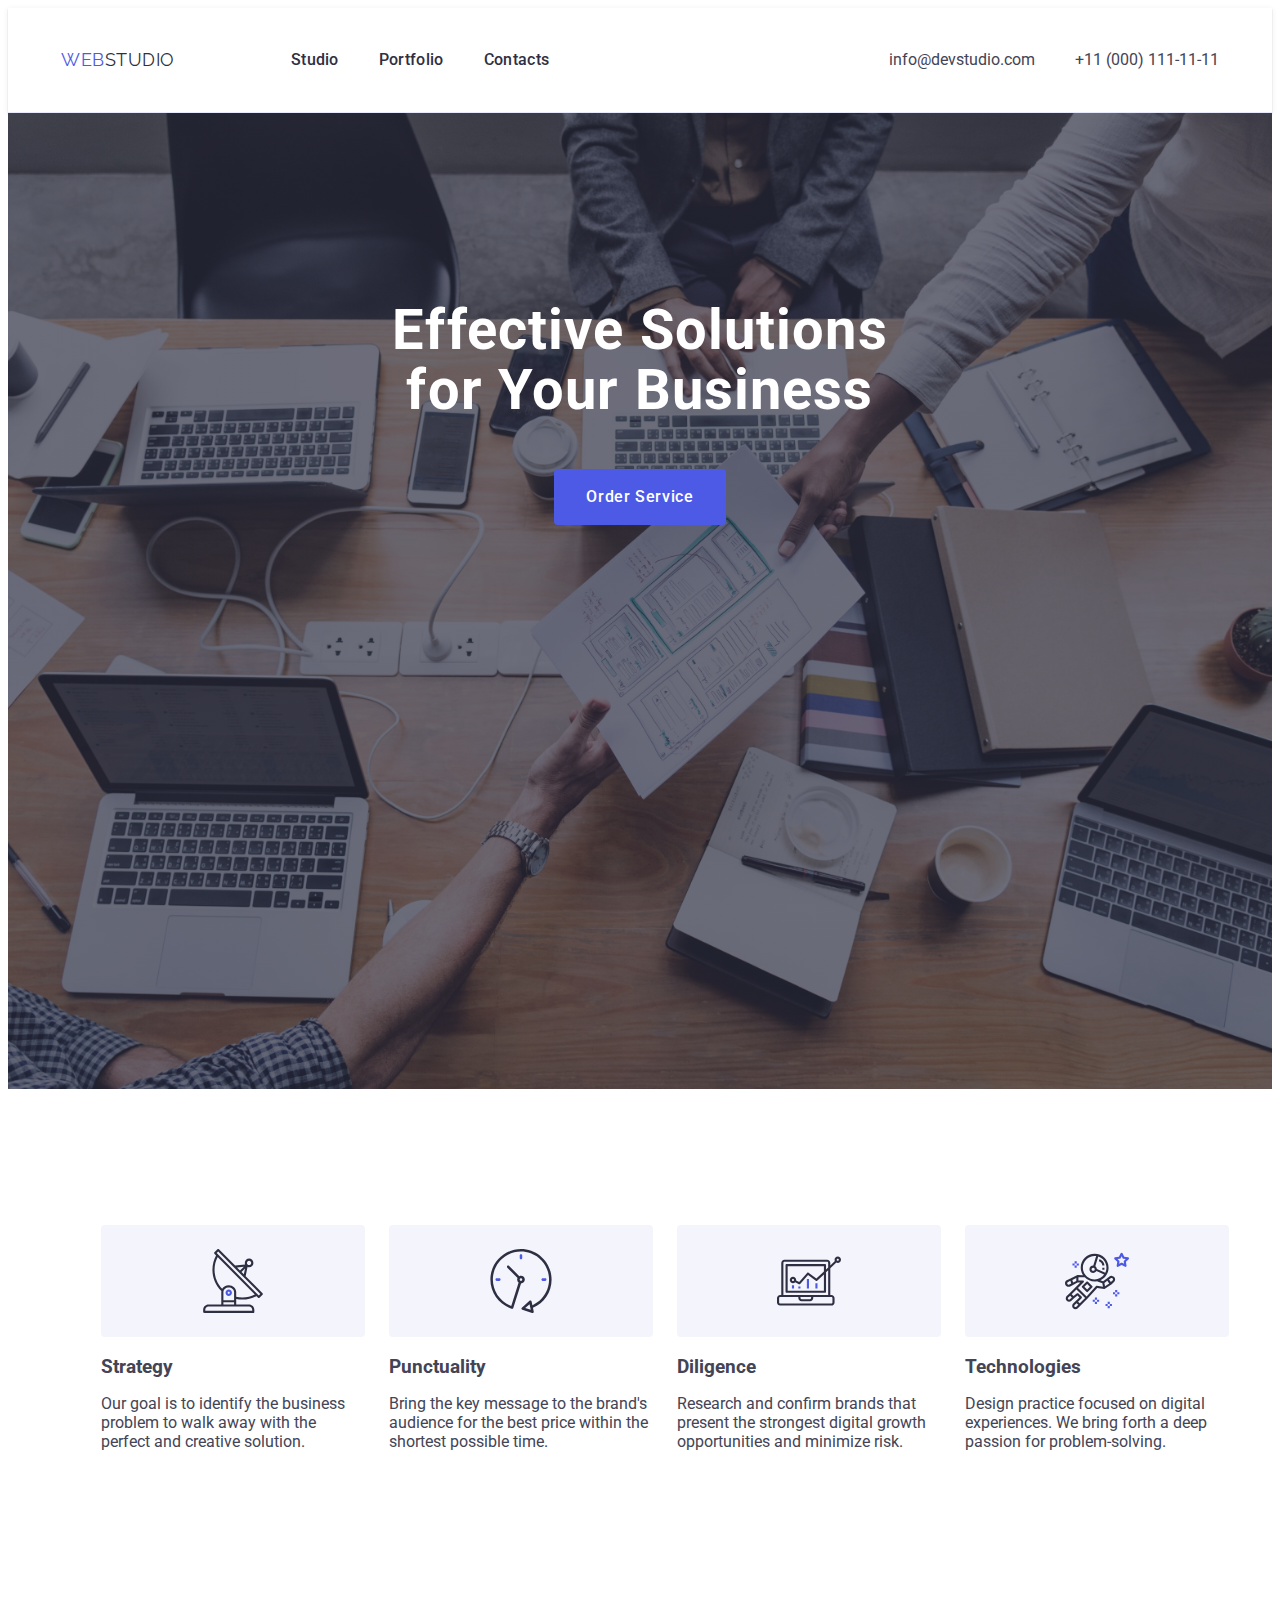
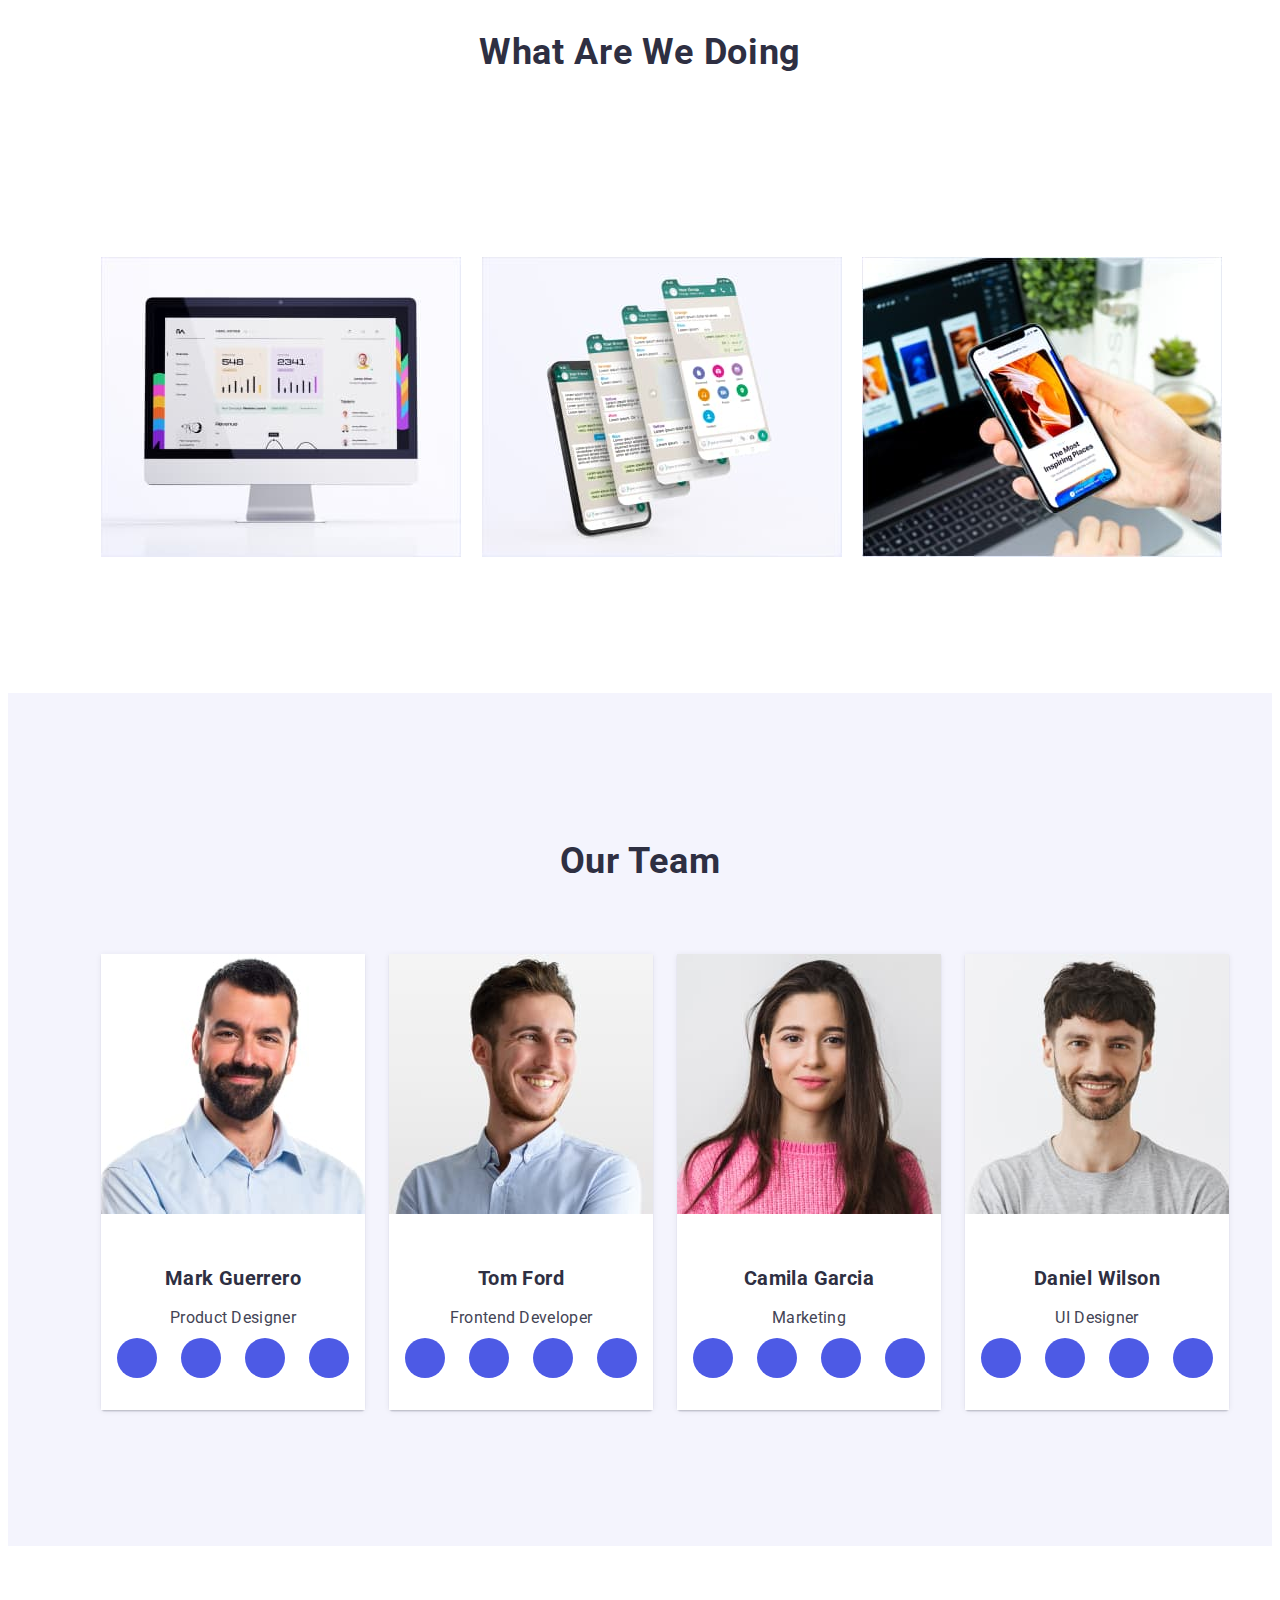
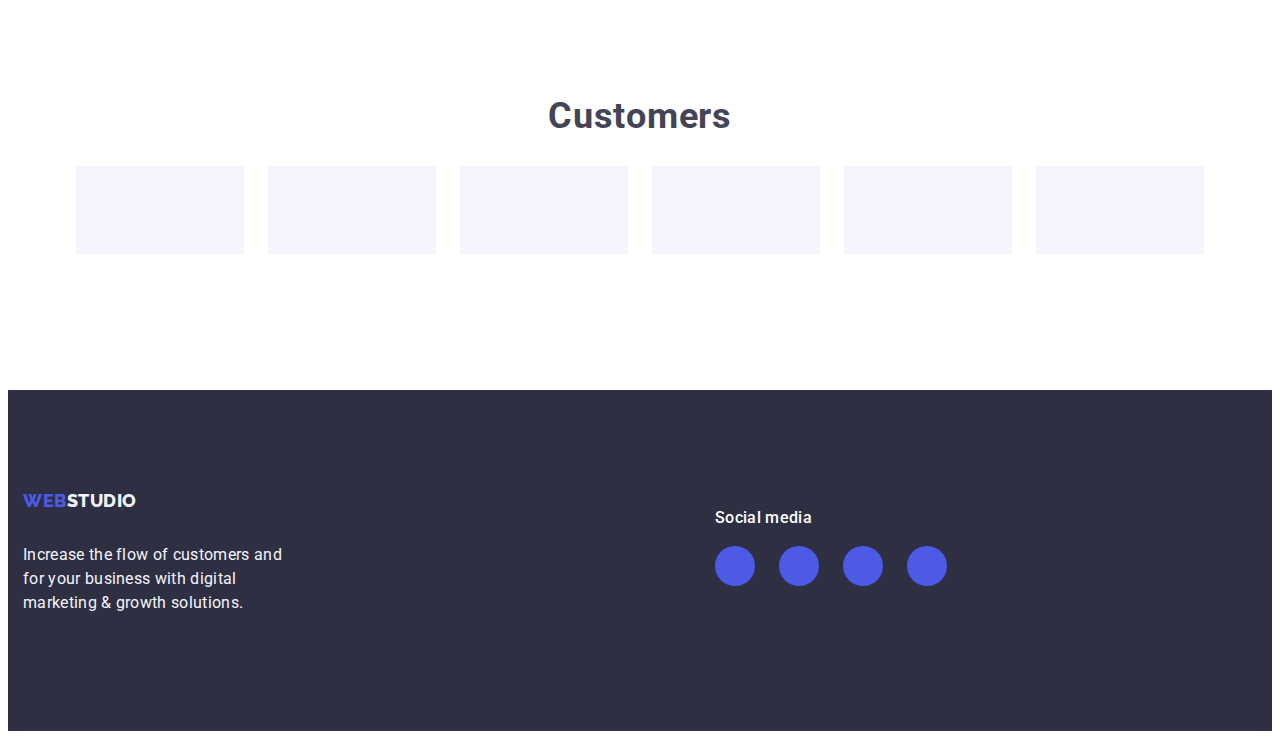
==== commit dd885d57: "sectionone-four" ====
--- a/index.html
+++ b/index.html
@@ -55,7 +55,6 @@
     <svg class="icons" width="64" height="64" viewBox="0 0 64 64">
       <use href="./images/icons.svg#icon-antenna"></use>
     </svg>
-  
   </div>
     <h3 class="sii-title">Strategy</h3>
     <p class="prgf">Our goal is to identify the business problem to walk away with the perfect and creative solution.</p>
@@ -266,7 +265,9 @@
   </ul>
 </div>
     </section>
+
     <section class="customers">
+      <div class="container">
       <h2 class="customers-title">Customers</h2>
 <ul class="socialmediasvg list">
   <li class="customerslisticons">
@@ -312,6 +313,7 @@
     </a>
   </li>
 </ul>
+</div>
     </section>
   </main>
    <!--subsol--> 
--- a/css/styles.css
+++ b/css/styles.css
@@ -10,6 +10,7 @@
 
 .header{
     border-bottom: 1px solid #e7e9fc;
+    box-shadow: 0px 2px 1px rgba(46, 47, 66, 0.08), 0px 1px 1px rgba(46, 47, 66, 0.16), 0px 1px 6px rgba(46, 47, 66, 0.08);
 
 }
 .container-nav{
@@ -149,6 +150,7 @@
 height: 600px;
 flex-shrink: 0;
 margin: 0 auto;
+max-width: 1440px;
 }
 
 .effective-solution-b{
@@ -210,7 +212,13 @@
 }
 
 .icons-color {
-    background-color: #F4F4FD;   
+    background-color: #F4F4FD;  
+    display: flex;
+    align-items: center; 
+    justify-content: center;
+    height: 112px;
+    border-radius: 4px;
+    margin-bottom: 8px;
 }
 .sectioniii-title{
     font-size: 36px;
@@ -246,6 +254,7 @@
     width: calc((100% - 72px) / 4);
     width: 100%;
     border-radius: 0px 0px 4px 4px;
+    box-shadow: 0px 1px 6px rgba(46, 47, 66, 0.08), 0px 1px 1px rgba(46, 47, 66, 0.16), 0px 2px 1px rgba(46, 47, 66, 0.08);
 }
 
 .container-list {
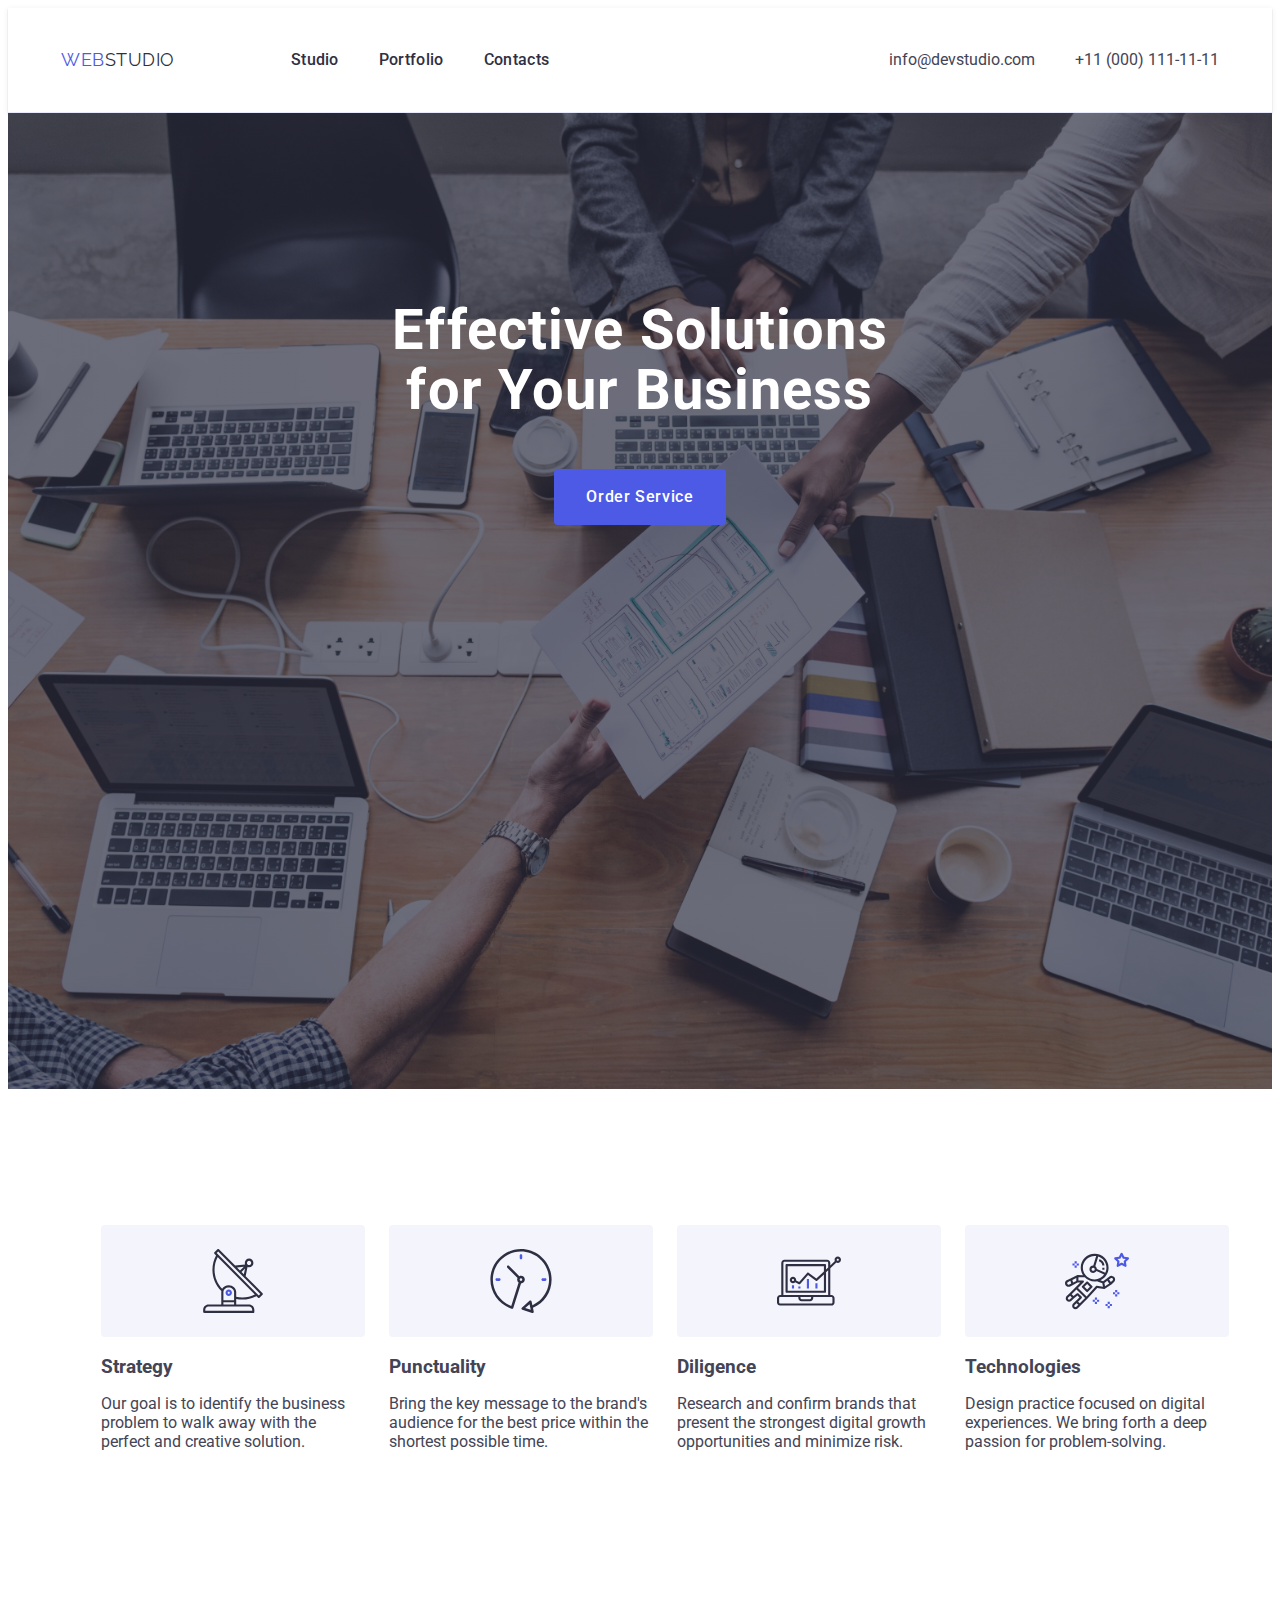
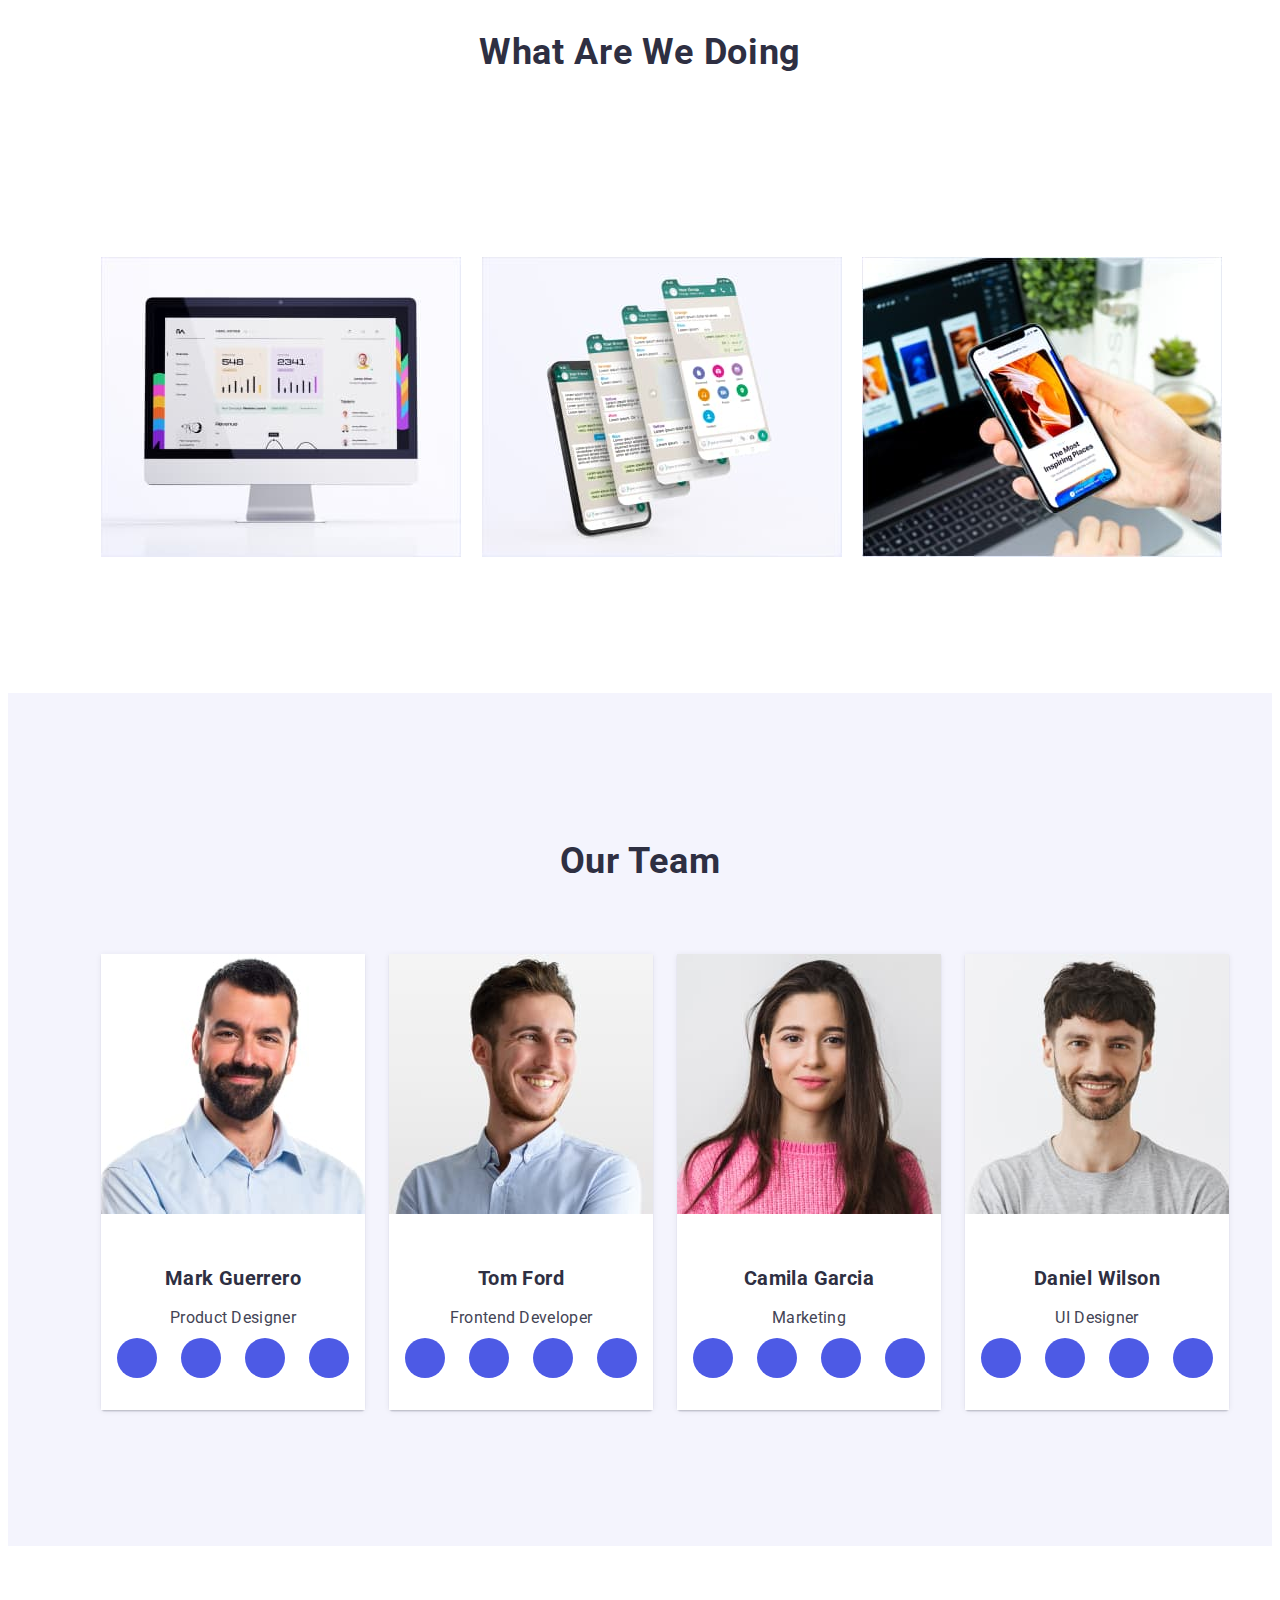
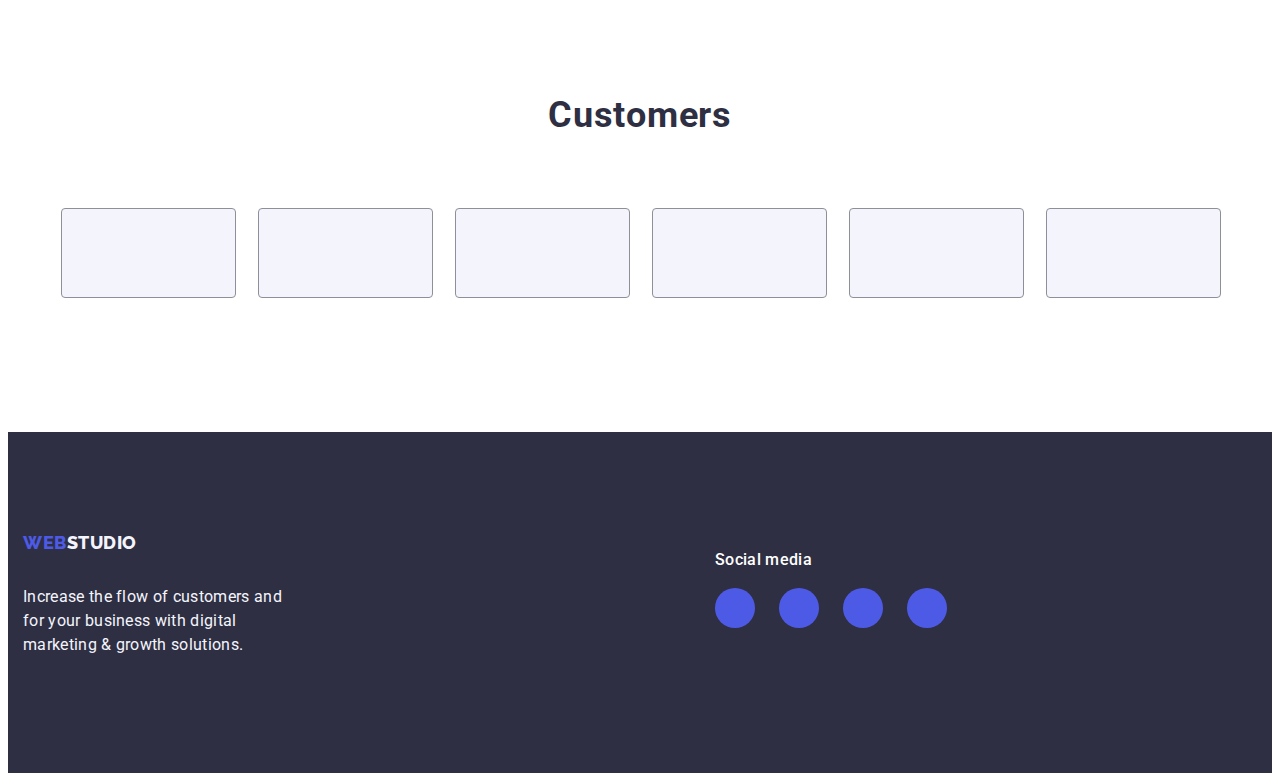
==== commit 08df72da: "redonefive" ====
--- a/index.html
+++ b/index.html
@@ -272,42 +272,42 @@
 <ul class="socialmediasvg list">
   <li class="customerslisticons">
     <a href="" class="cusomersicons">
-      <svg class="iconscustomers">
+      <svg class="iconscustomers" width="104" height="56" viewBox="0 0 104 56">
         <use href="./images/icons.svg#iicon-clientone"></use>
       </svg>
     </a>
   </li>
   <li class="customerslisticons">
     <a href="" class="cusomersicons">
-      <svg class="iconscustomers">
+      <svg class="iconscustomers" width="104" height="56" viewBox="0 0 104 56">
         <use href="./images/icons.svg#iicon-clientthree"></use>
       </svg>
     </a>
   </li>
   <li class="customerslisticons">
     <a href="" class="cusomersicons">
-      <svg class="iconscustomers">
+      <svg class="iconscustomers" width="104" height="56" viewBox="0 0 104 56">
         <use href="./images/icons.svg#iicon-clientfour"></use>
       </svg>
     </a>
   </li>
   <li class="customerslisticons">
     <a href="" class="cusomersicons">
-      <svg class="iconscustomers">
+      <svg class="iconscustomers" width="104" height="56" viewBox="0 0 104 56">
         <use href="./images/icons.svg#iicon-clients"></use>
       </svg>
     </a>
   </li>
   <li class="customerslisticons">
     <a href="" class="cusomersicons">
-      <svg class="iconscustomers">
+      <svg class="iconscustomers" width="104" height="56" viewBox="0 0 104 56">
         <use href="./images/icons.svg#iicon-clientfive"></use>
       </svg>
     </a>
   </li>
   <li class="customerslisticons">
     <a href="" class="cusomersicons">
-      <svg class="iconscustomers">
+      <svg class="iconscustomers" width="104" height="56" viewBox="0 0 104 56">
         <use href="./images/icons.svg#iicon-clientsix"></use>
       </svg>
     </a>
--- a/css/styles.css
+++ b/css/styles.css
@@ -245,10 +245,10 @@
 
 }
 
-.section-four-list{
+.section-four-list {
     display: flex;
     gap: 24px;
-}
+   }
 
 .listli{
     width: calc((100% - 72px) / 4);
@@ -460,16 +460,18 @@
     font-size: 36px;
 font-style: normal;
 font-weight: 700;
-line-height: 40px; /* 111.111% */
+line-height: 1.11; /* 111.111% */
 letter-spacing: 0.72px;
 text-transform: capitalize;
 text-align: center;
-
+color: #2e2f42;
+margin-bottom: 72px;
 }
 
 .customerslisticons{
     width: 168px;
 height: 88px;
+width: calc((100% - 120px) / 6);
 
 }
 
@@ -481,13 +483,21 @@
   display: flex;
   align-items: center;
   justify-content: center;
-}
-.iconscustomers:hover {
-  background-color: #404bbf;
-}
+  border: 1px solid #8e8f99;
+  border-radius: 4px;
+  color: #8e8f99;
+}
+.cusomersicons:hover {
+  border-color: #404bbf; 
+  color: #404bbf;
+}
+.cusomersicons:focus {
+    border-color: #404bbf; 
+    color: #404bbf;
+  }
 
 .iconscustomers {
-    fill: #f4f4fd;
+    fill: currentColor;
 }
 
 
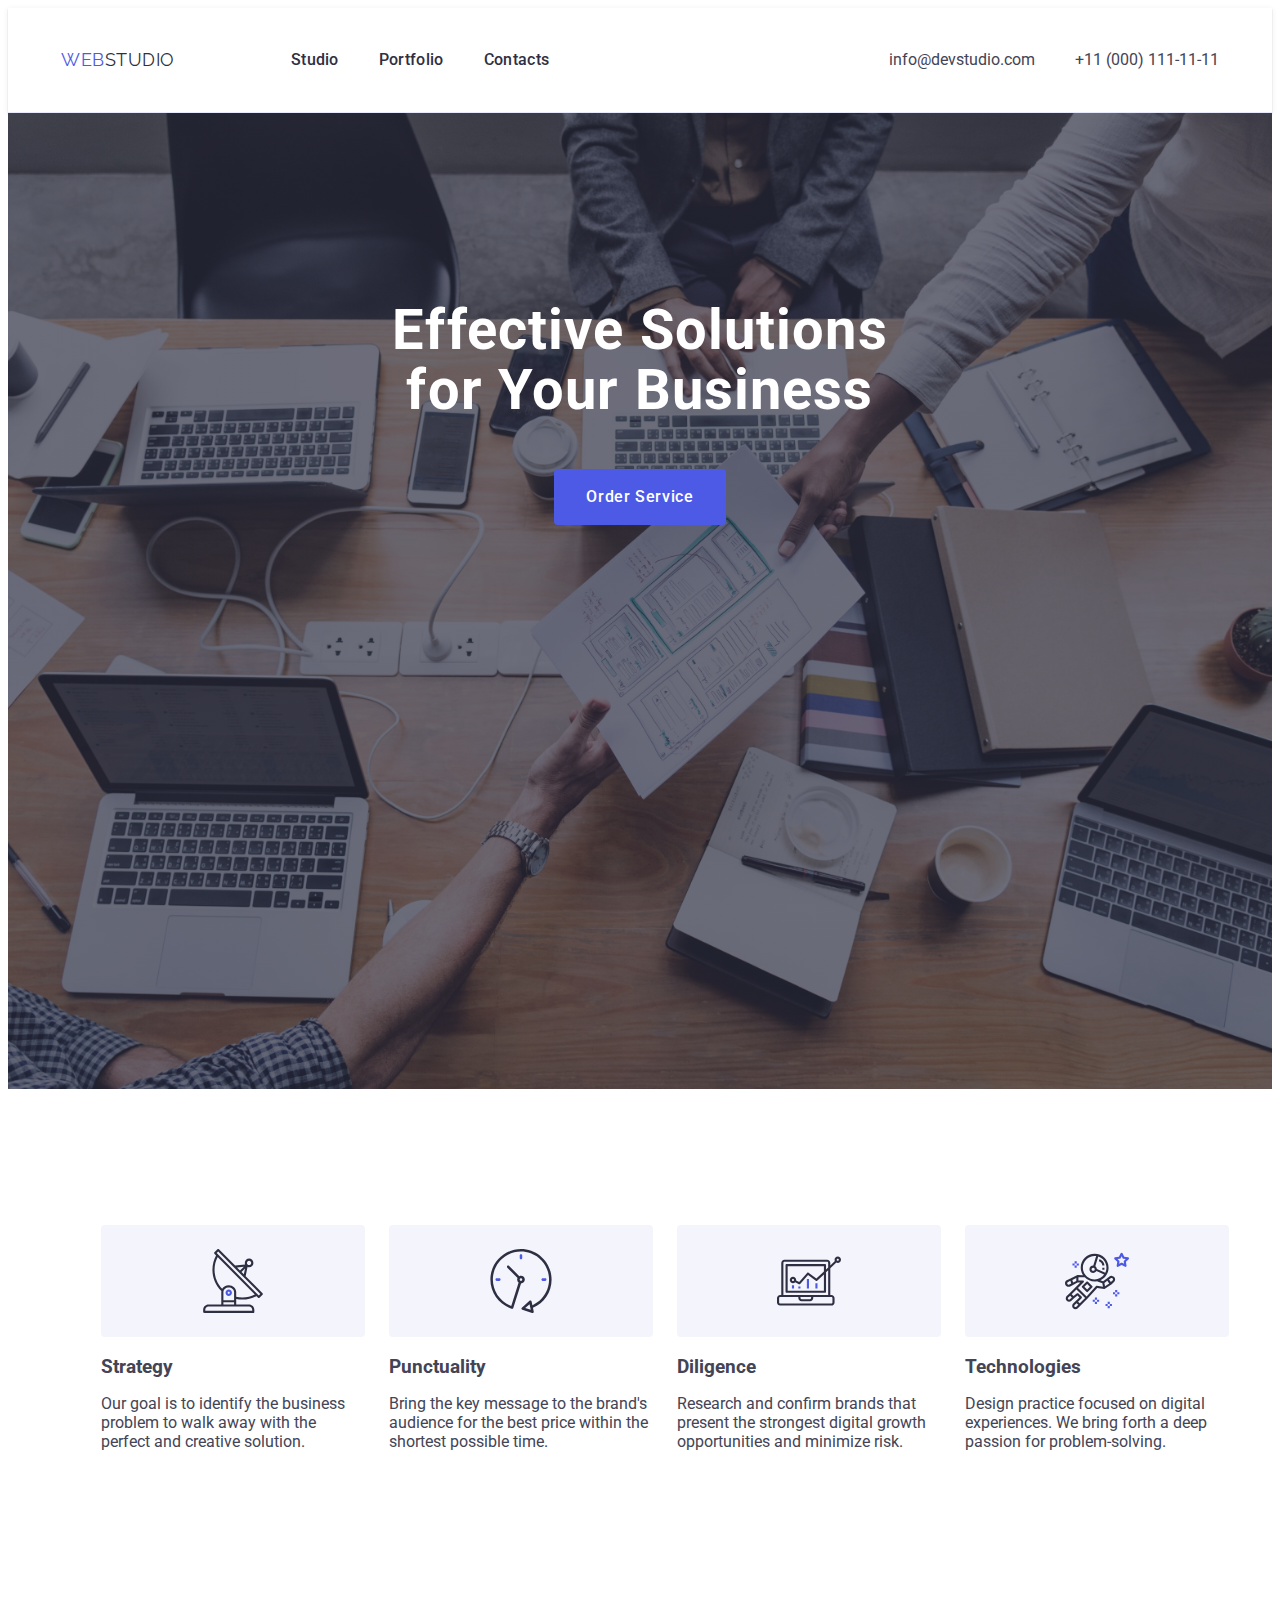
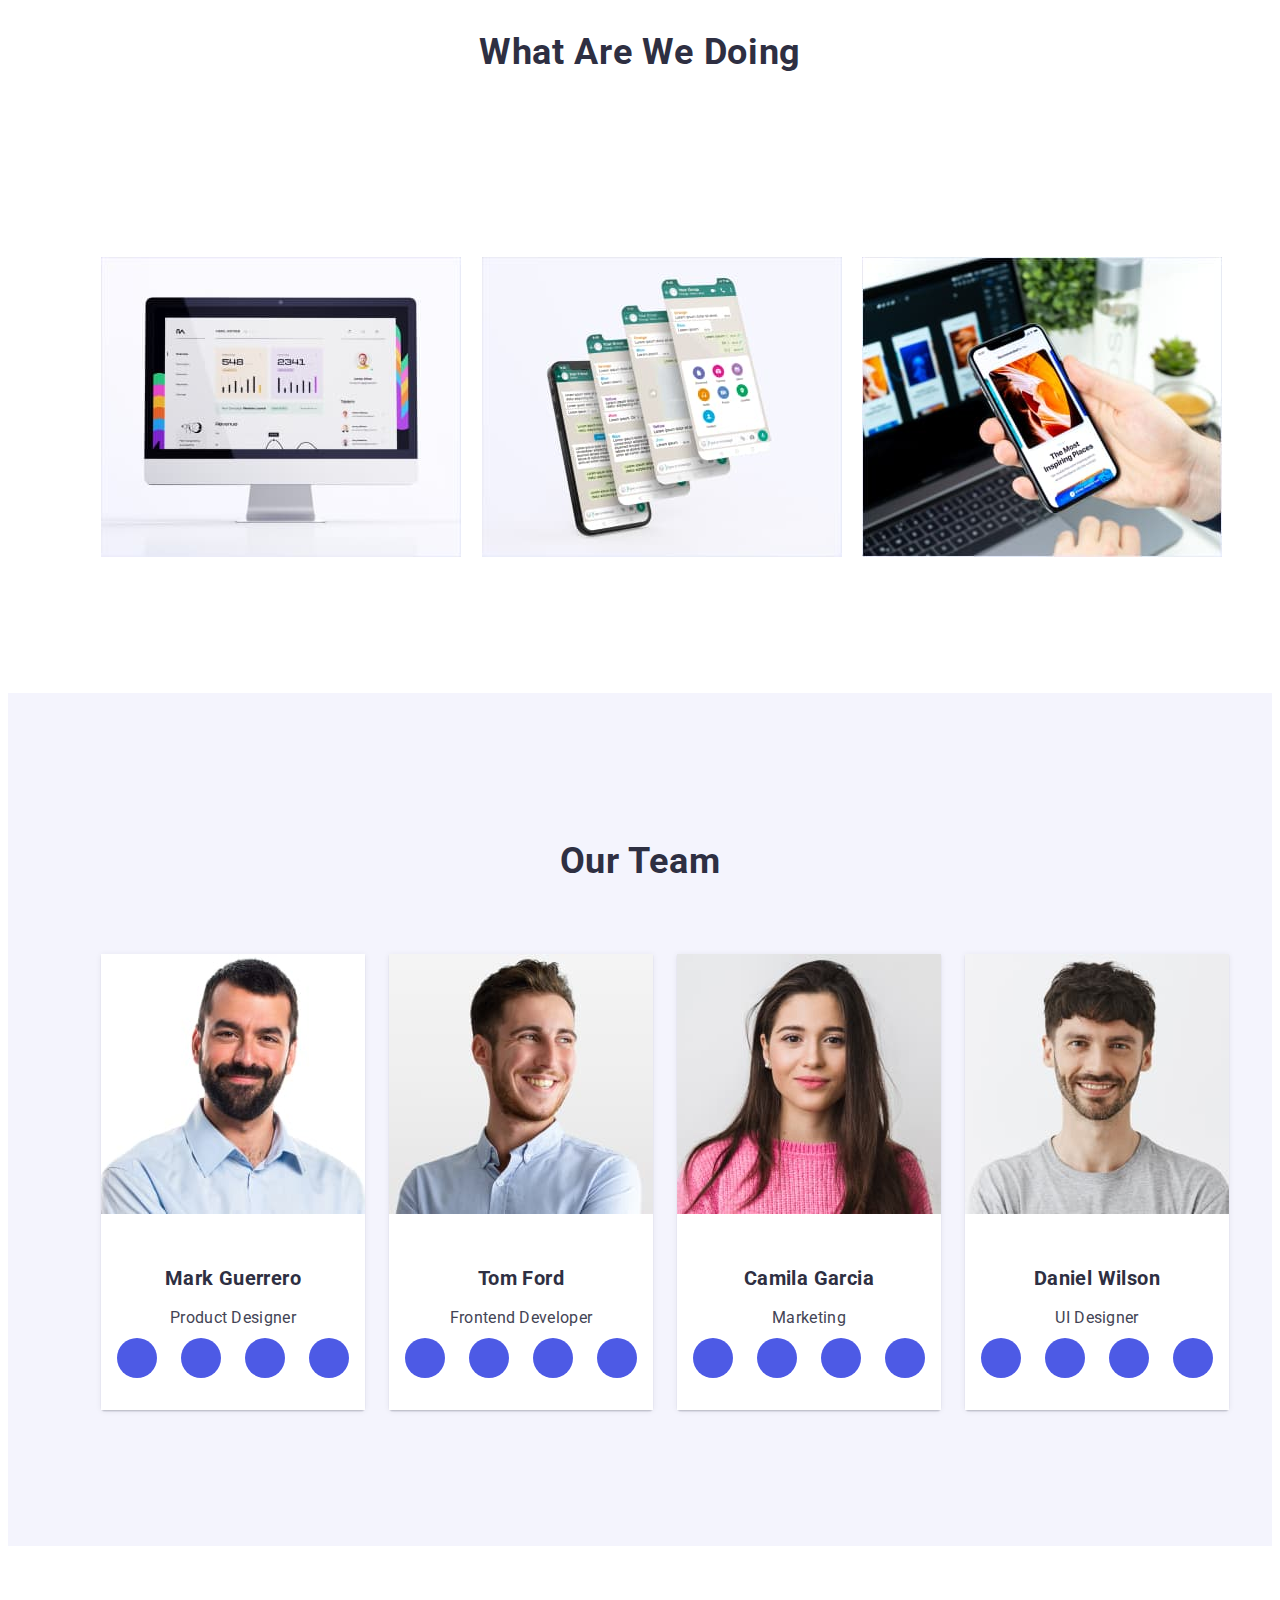
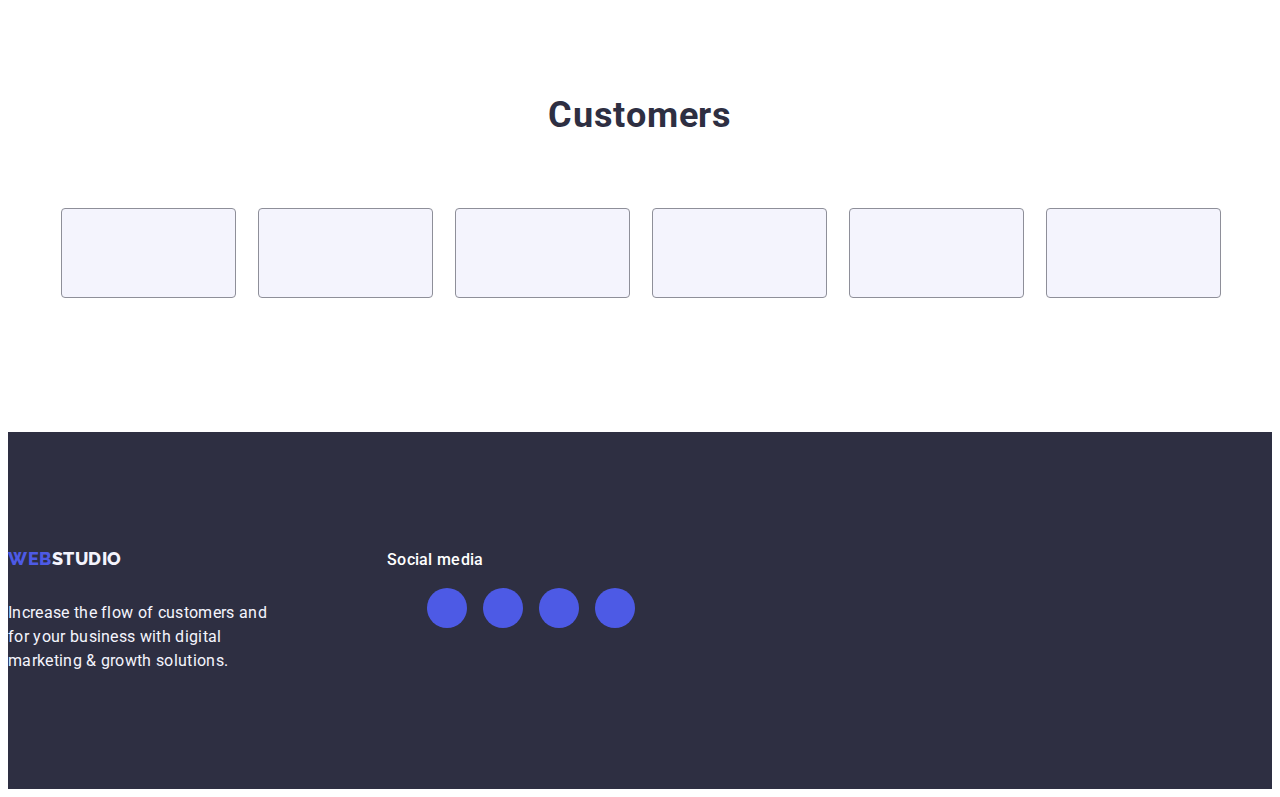
==== commit 02cf0747: "footerindex" ====
--- a/index.html
+++ b/index.html
@@ -319,40 +319,40 @@
    <!--subsol--> 
    
     <footer class="footer">
-      <div class="container">
+      <div class="footercontainer">
+     
+        <div class="ffcontainer">
      <a class="logofooter link" href="./index.html">Web<span class="spanfooter">Studio</span></a>
      <p class="p-footer">Increase the flow of customers and <br/> for your business with digital <br/>marketing & growth solutions.</p>
 </div>
-<div class="container">
-
-     <p class="logofootericons">
-  Social media
-</p>
+
+<div class="sfcontainer">
+     <p class="logofootericons"> Social media</p>
 <ul class="socialmediasvgfooter list">
         <li class="socialmediaiconsli">
-            <a href="" class="socialmedialink">
-    <svg class="iconssocialmedia" width="16" height="16" viewBox="0 0 16 16">
+            <a href="" class="socialmedialinkfooter">
+    <svg class="iconssocialmedia" width="24" height="24" viewBox="0 0 24 24">
       <use href="./images/icons.svg#icon-instagram"> </use>
     </svg>
             </a>
           </li>
           <li class="socialmediaiconsli">
             <a href="" class="socialmedialink">
-    <svg class="iconssocialmedia" width="16" height="16" viewBox="0 0 16 16">
+    <svg class="iconssocialmedia" width="24" height="24" viewBox="0 0 24 24">
       <use href="./images/icons.svg#icon-twitter"> </use>
     </svg>
             </a>
           </li>
           <li class="socialmediaiconsli">
             <a href="" class="socialmedialink">
-    <svg class="iconssocialmedia" width="16" height="16" viewBox="0 0 16 16">
+    <svg class="iconssocialmedia" width="24" height="24" viewBox="0 0 24 24">
       <use href="./images/icons.svg#icon-facebook"> </use>
     </svg>
             </a>
           </li>
           <li class="socialmediaiconsli">
             <a href="" class="socialmedialink">
-    <svg class="iconssocialmedia" width="16" height="16" viewBox="0 0 16 16">
+    <svg class="iconssocialmedia" width="24" height="24" viewBox="0 0 24 24">
       <use href="./images/icons.svg#icon-linkedin"> </use>
     </svg>
             </a>
@@ -360,6 +360,7 @@
           </ul>
 
     </div>
+  </div>
     </footer>
  
 </body>
--- a/css/styles.css
+++ b/css/styles.css
@@ -503,8 +503,7 @@
 
 .socialmediasvgfooter {
     display: flex;
-  gap: 24px;
-  padding-left: 0;
+  gap: 16px;
 }
 
 .logofootericons {
@@ -512,8 +511,36 @@
 font-size: 16px;
 font-style: normal;
 font-weight: 500;
-line-height: 24px; /* 150% */
-letter-spacing: 0.32px;
+line-height: 1.5;
+letter-spacing: 0.02em;
 color: #FFFFFF;
-}
-
+margin-bottom: 16px;
+}
+
+
+.footercontainer {
+    display: flex;
+    align-items: baseline;
+
+}
+
+.ffcontainer {
+    margin-right: 120px;
+
+}
+
+.socialmedialinkfooter {
+    width: 100%;
+  height: 100%;
+  background-color: #4d5ae5;
+  border-radius: 50%;
+  display: flex;
+  align-items: center;
+  justify-content: center;
+}
+.socialmedialink:hover,
+.socialmedialink:focus {
+  background-color: #31d0aa;
+}
+
+
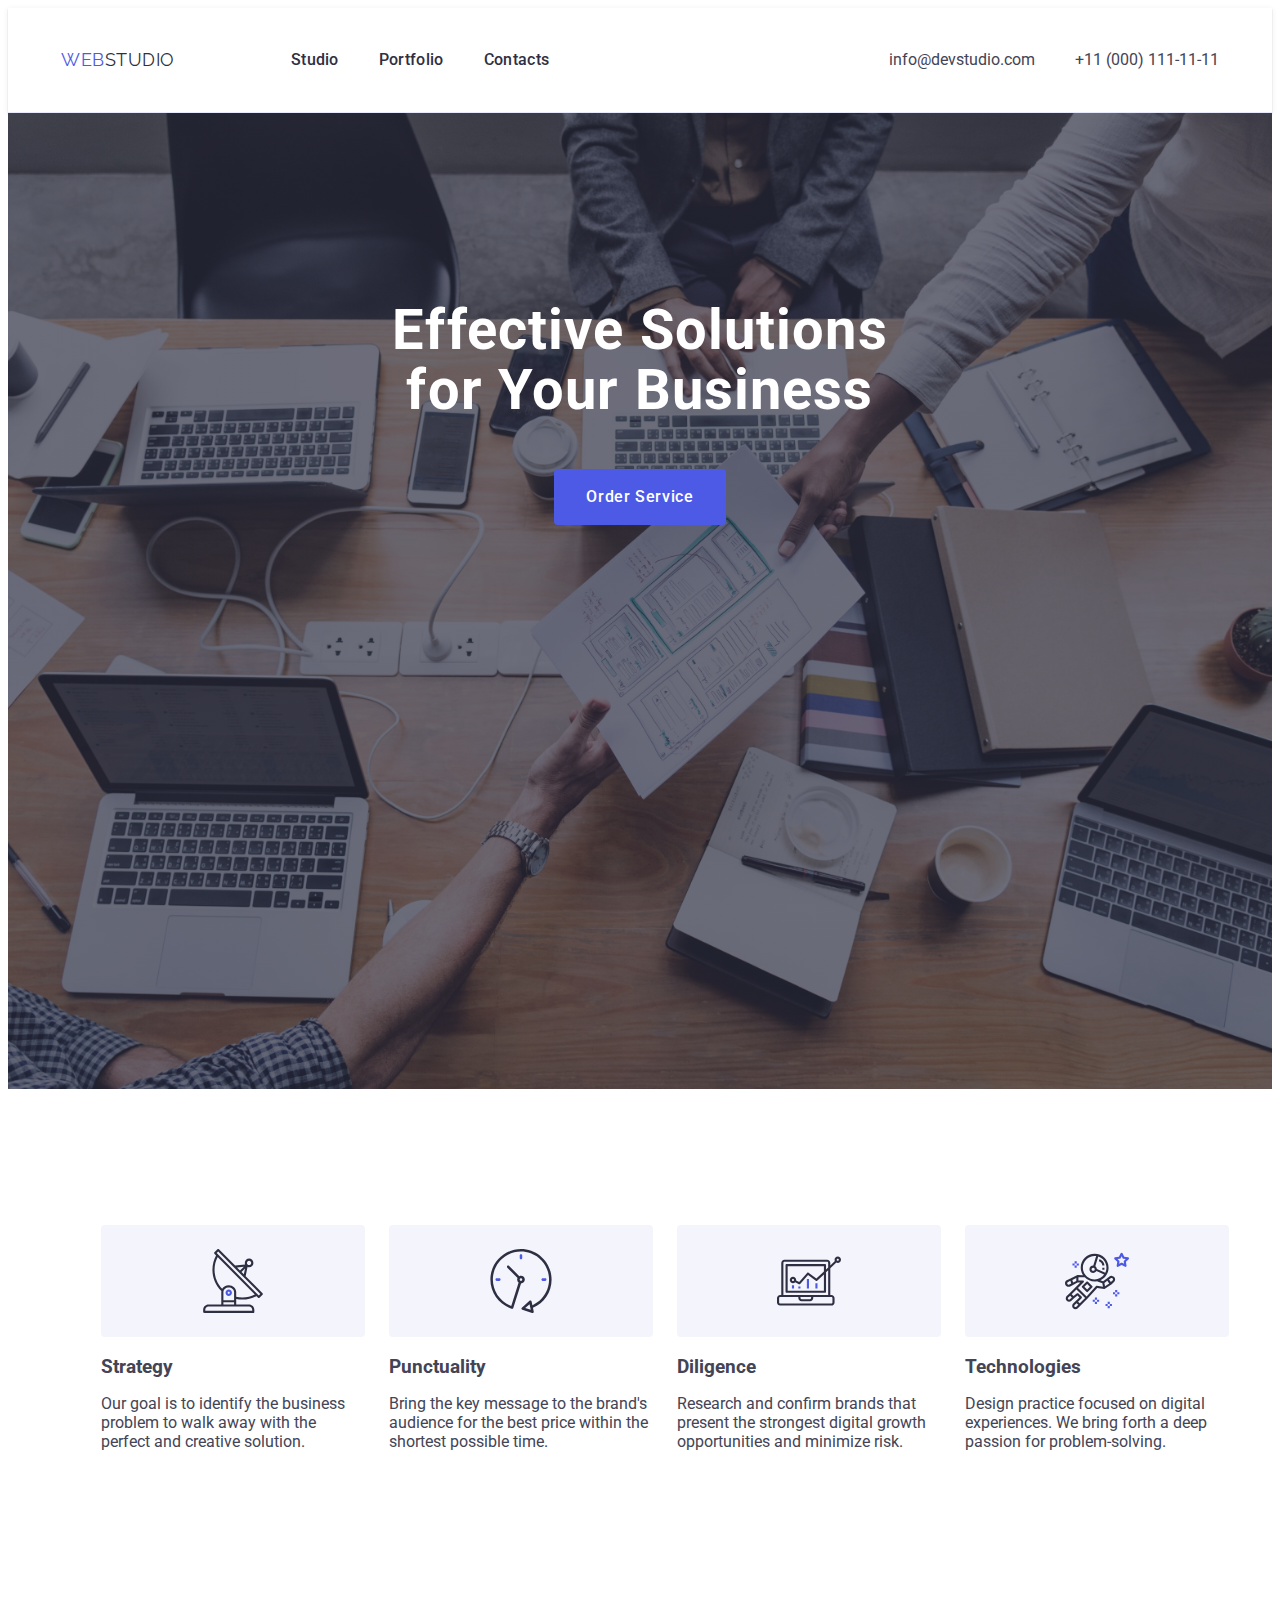
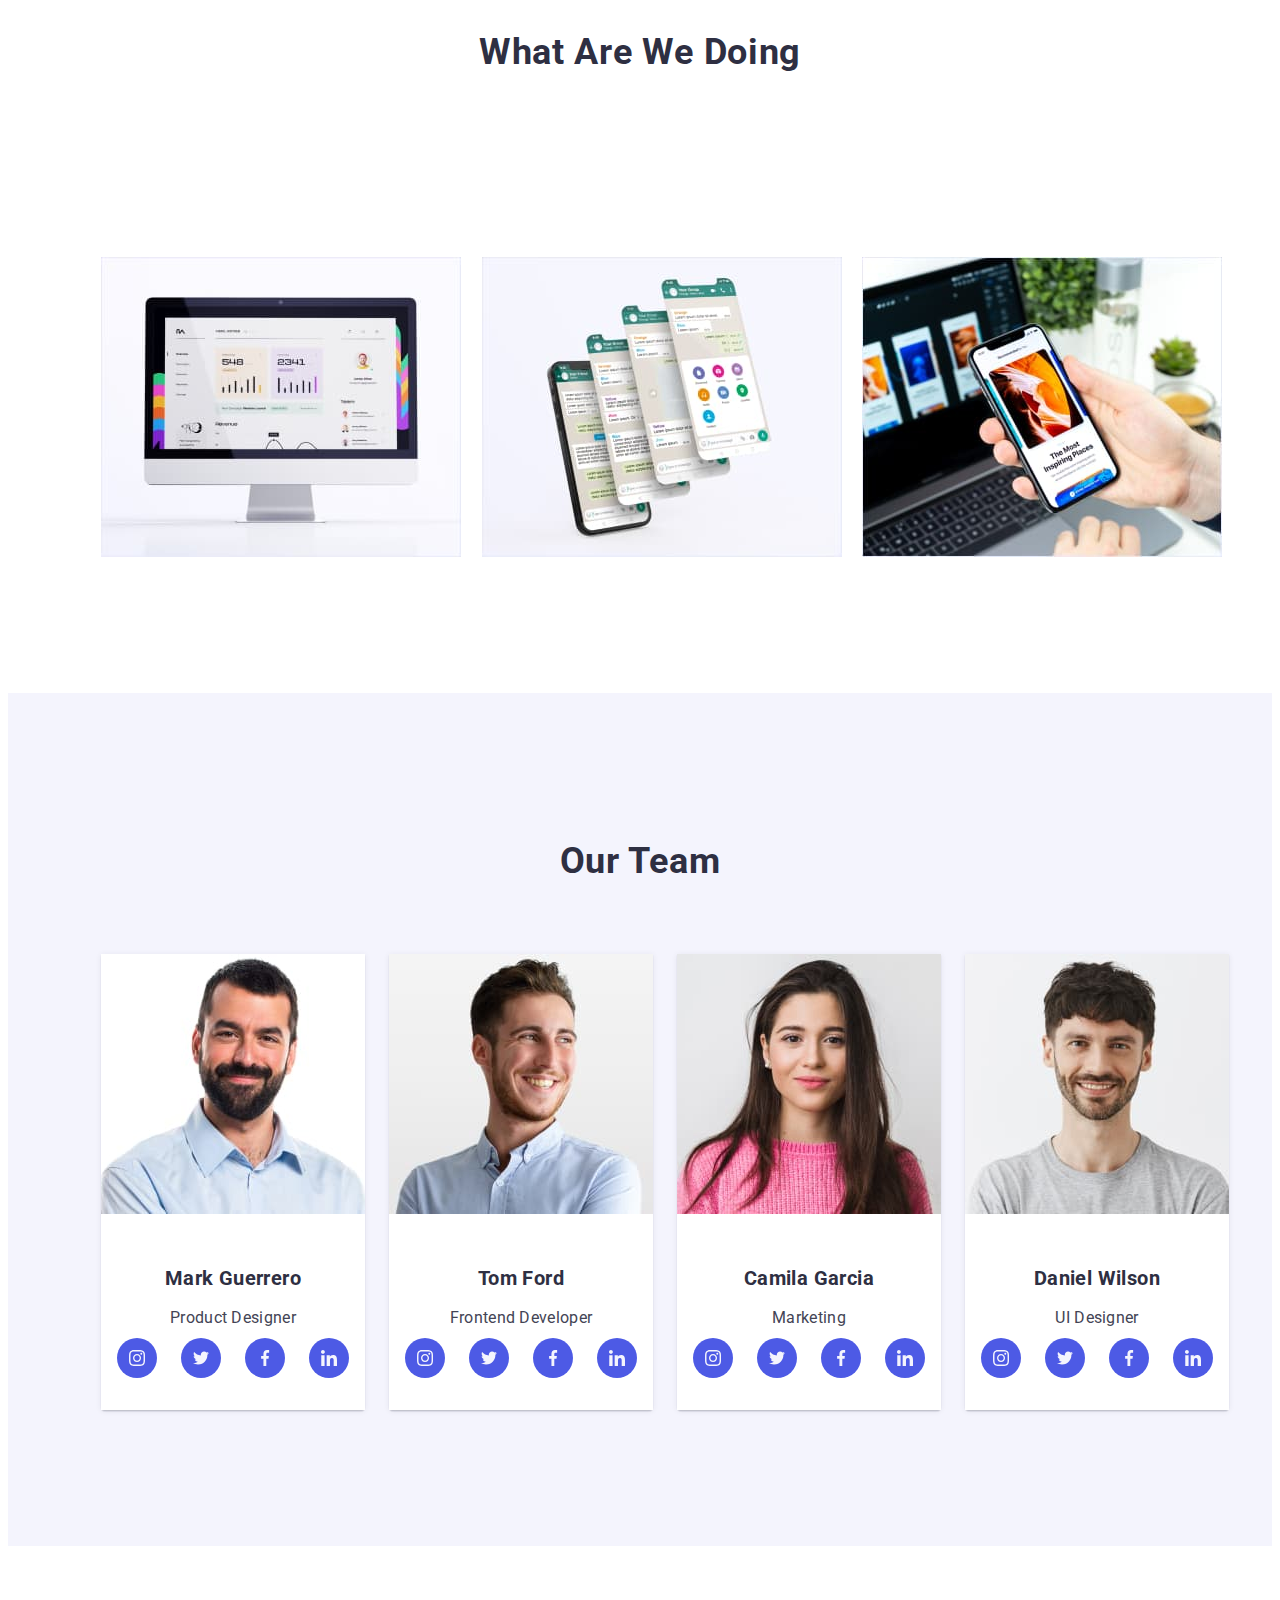
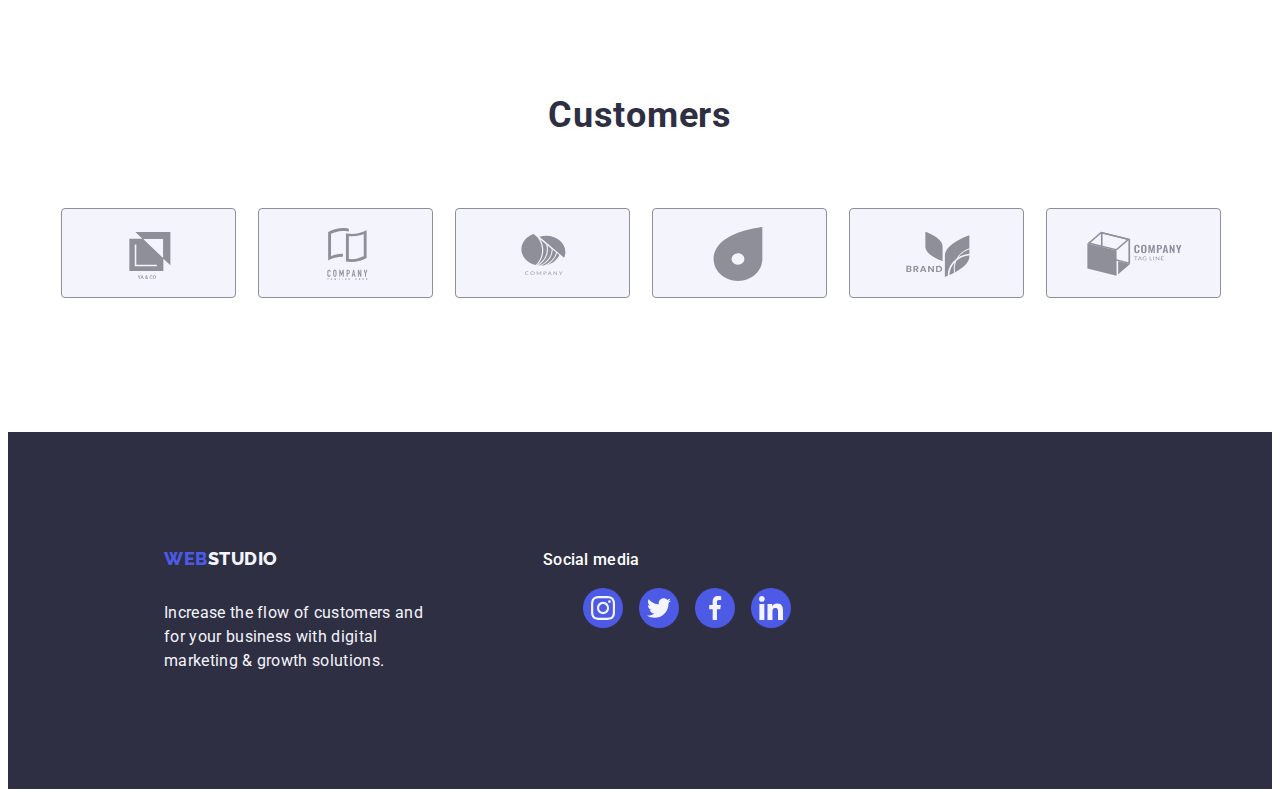
==== commit f72d6c4c: "final" ====
--- a/index.html
+++ b/index.html
@@ -273,42 +273,42 @@
   <li class="customerslisticons">
     <a href="" class="cusomersicons">
       <svg class="iconscustomers" width="104" height="56" viewBox="0 0 104 56">
-        <use href="./images/icons.svg#iicon-clientone"></use>
-      </svg>
-    </a>
-  </li>
-  <li class="customerslisticons">
-    <a href="" class="cusomersicons">
-      <svg class="iconscustomers" width="104" height="56" viewBox="0 0 104 56">
-        <use href="./images/icons.svg#iicon-clientthree"></use>
-      </svg>
-    </a>
-  </li>
-  <li class="customerslisticons">
-    <a href="" class="cusomersicons">
-      <svg class="iconscustomers" width="104" height="56" viewBox="0 0 104 56">
-        <use href="./images/icons.svg#iicon-clientfour"></use>
-      </svg>
-    </a>
-  </li>
-  <li class="customerslisticons">
-    <a href="" class="cusomersicons">
-      <svg class="iconscustomers" width="104" height="56" viewBox="0 0 104 56">
-        <use href="./images/icons.svg#iicon-clients"></use>
-      </svg>
-    </a>
-  </li>
-  <li class="customerslisticons">
-    <a href="" class="cusomersicons">
-      <svg class="iconscustomers" width="104" height="56" viewBox="0 0 104 56">
-        <use href="./images/icons.svg#iicon-clientfive"></use>
-      </svg>
-    </a>
-  </li>
-  <li class="customerslisticons">
-    <a href="" class="cusomersicons">
-      <svg class="iconscustomers" width="104" height="56" viewBox="0 0 104 56">
-        <use href="./images/icons.svg#iicon-clientsix"></use>
+        <use href="./images/icons.svg#icon-clientone"></use>
+      </svg>
+    </a>
+  </li>
+  <li class="customerslisticons">
+    <a href="" class="cusomersicons">
+      <svg class="iconscustomers" width="104" height="56" viewBox="0 0 104 56">
+        <use href="./images/icons.svg#icon-clientthree"></use>
+      </svg>
+    </a>
+  </li>
+  <li class="customerslisticons">
+    <a href="" class="cusomersicons">
+      <svg class="iconscustomers" width="104" height="56" viewBox="0 0 104 56">
+        <use href="./images/icons.svg#icon-clientfour"></use>
+      </svg>
+    </a>
+  </li>
+  <li class="customerslisticons">
+    <a href="" class="cusomersicons">
+      <svg class="iconscustomers" width="104" height="56" viewBox="0 0 104 56">
+        <use href="./images/icons.svg#icon-clients"></use>
+      </svg>
+    </a>
+  </li>
+  <li class="customerslisticons">
+    <a href="" class="cusomersicons">
+      <svg class="iconscustomers" width="104" height="56" viewBox="0 0 104 56">
+        <use href="./images/icons.svg#icon-clientfive"></use>
+      </svg>
+    </a>
+  </li>
+  <li class="customerslisticons">
+    <a href="" class="cusomersicons">
+      <svg class="iconscustomers" width="104" height="56" viewBox="0 0 104 56">
+        <use href="./images/icons.svg#icon-clientsix"></use>
       </svg>
     </a>
   </li>
@@ -337,21 +337,21 @@
             </a>
           </li>
           <li class="socialmediaiconsli">
-            <a href="" class="socialmedialink">
+            <a href="" class="socialmedialinkfooter">
     <svg class="iconssocialmedia" width="24" height="24" viewBox="0 0 24 24">
       <use href="./images/icons.svg#icon-twitter"> </use>
     </svg>
             </a>
           </li>
           <li class="socialmediaiconsli">
-            <a href="" class="socialmedialink">
+            <a href="" class="socialmedialinkfooter">
     <svg class="iconssocialmedia" width="24" height="24" viewBox="0 0 24 24">
       <use href="./images/icons.svg#icon-facebook"> </use>
     </svg>
             </a>
           </li>
           <li class="socialmediaiconsli">
-            <a href="" class="socialmedialink">
+            <a href="" class="socialmedialinkfooter">
     <svg class="iconssocialmedia" width="24" height="24" viewBox="0 0 24 24">
       <use href="./images/icons.svg#icon-linkedin"> </use>
     </svg>
--- a/css/styles.css
+++ b/css/styles.css
@@ -39,8 +39,16 @@
 
 .link{
     text-decoration: none;
-}
-
+    display: block;
+
+}
+
+.link:hover {
+    box-shadow: 0px 1px 6px rgba(46, 47, 66, 0.08), 0px 1px 1px rgba(46, 47, 66, 0.16), 0px 2px 1px rgba(46, 47, 66, 0.08);
+}
+.link:focus {
+    box-shadow: 0px 1px 6px rgba(46, 47, 66, 0.08), 0px 1px 1px rgba(46, 47, 66, 0.16), 0px 2px 1px rgba(46, 47, 66, 0.08);
+}
 .logo-span{
     color: #2e2f42;
 }
@@ -335,12 +343,16 @@
     color: #FFFFFFFF;
     background-color: #404BBF;
     border: 1px solid transparent;
+    box-shadow:  0px 3px 1px rgba(0, 0, 0, 0.1), 0px 2px 1px rgba(0, 0, 0, 0.08), 0px 2px 2px rgba(0, 0, 0, 0.12);;
 }
 
 .button-filter:focus {
     color: #FFFFFFFF;
     background-color: #404BBF;
     border: 1px solid transparent;
+    border: 1px solid transparent;
+    box-shadow:  0px 3px 1px rgba(0, 0, 0, 0.1), 0px 2px 1px rgba(0, 0, 0, 0.08), 0px 2px 2px rgba(0, 0, 0, 0.12);;
+
 }
 
 
@@ -526,6 +538,7 @@
 
 .ffcontainer {
     margin-right: 120px;
+    margin-left: 156px;
 
 }
 
@@ -537,10 +550,10 @@
   display: flex;
   align-items: center;
   justify-content: center;
-}
-.socialmedialink:hover,
-.socialmedialink:focus {
+
+}
+
+.socialmedialinkfooter:hover,
+.socialmedialinkfooter:focus {
   background-color: #31d0aa;
 }
-
-
